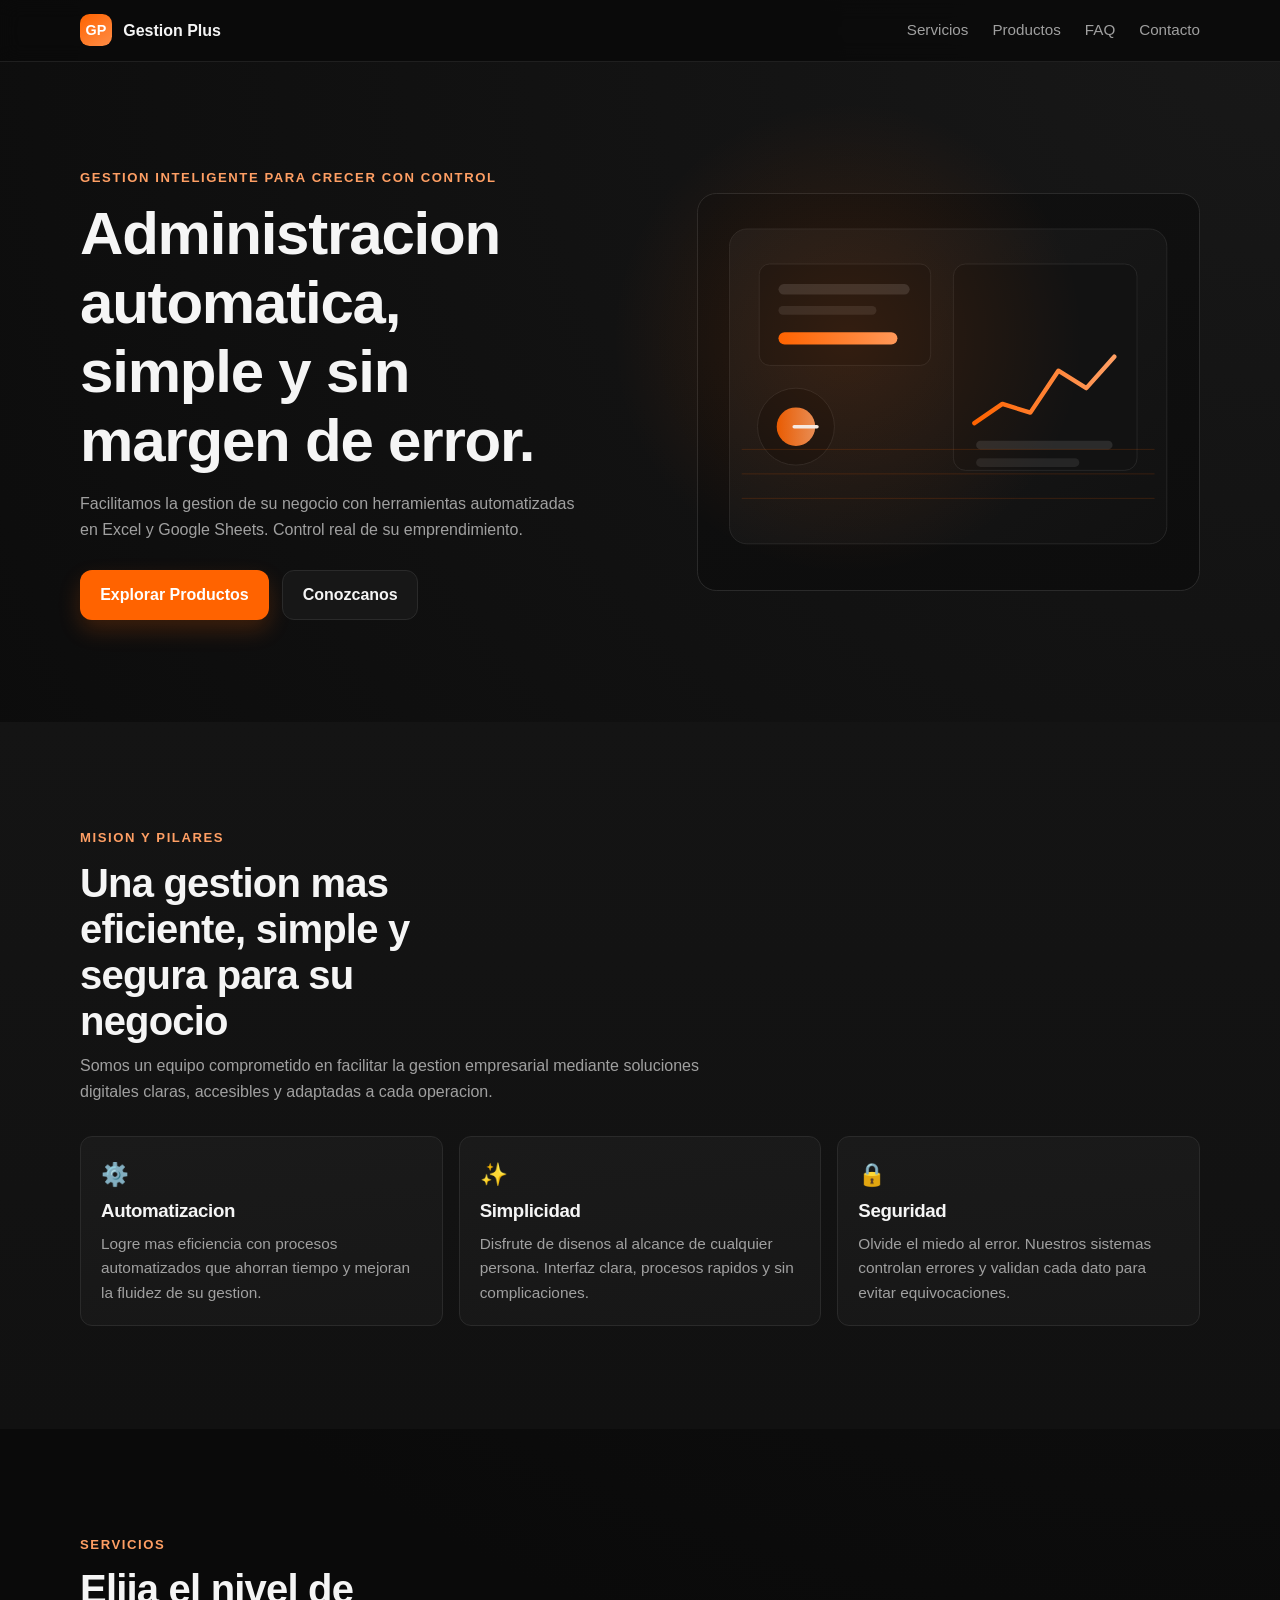
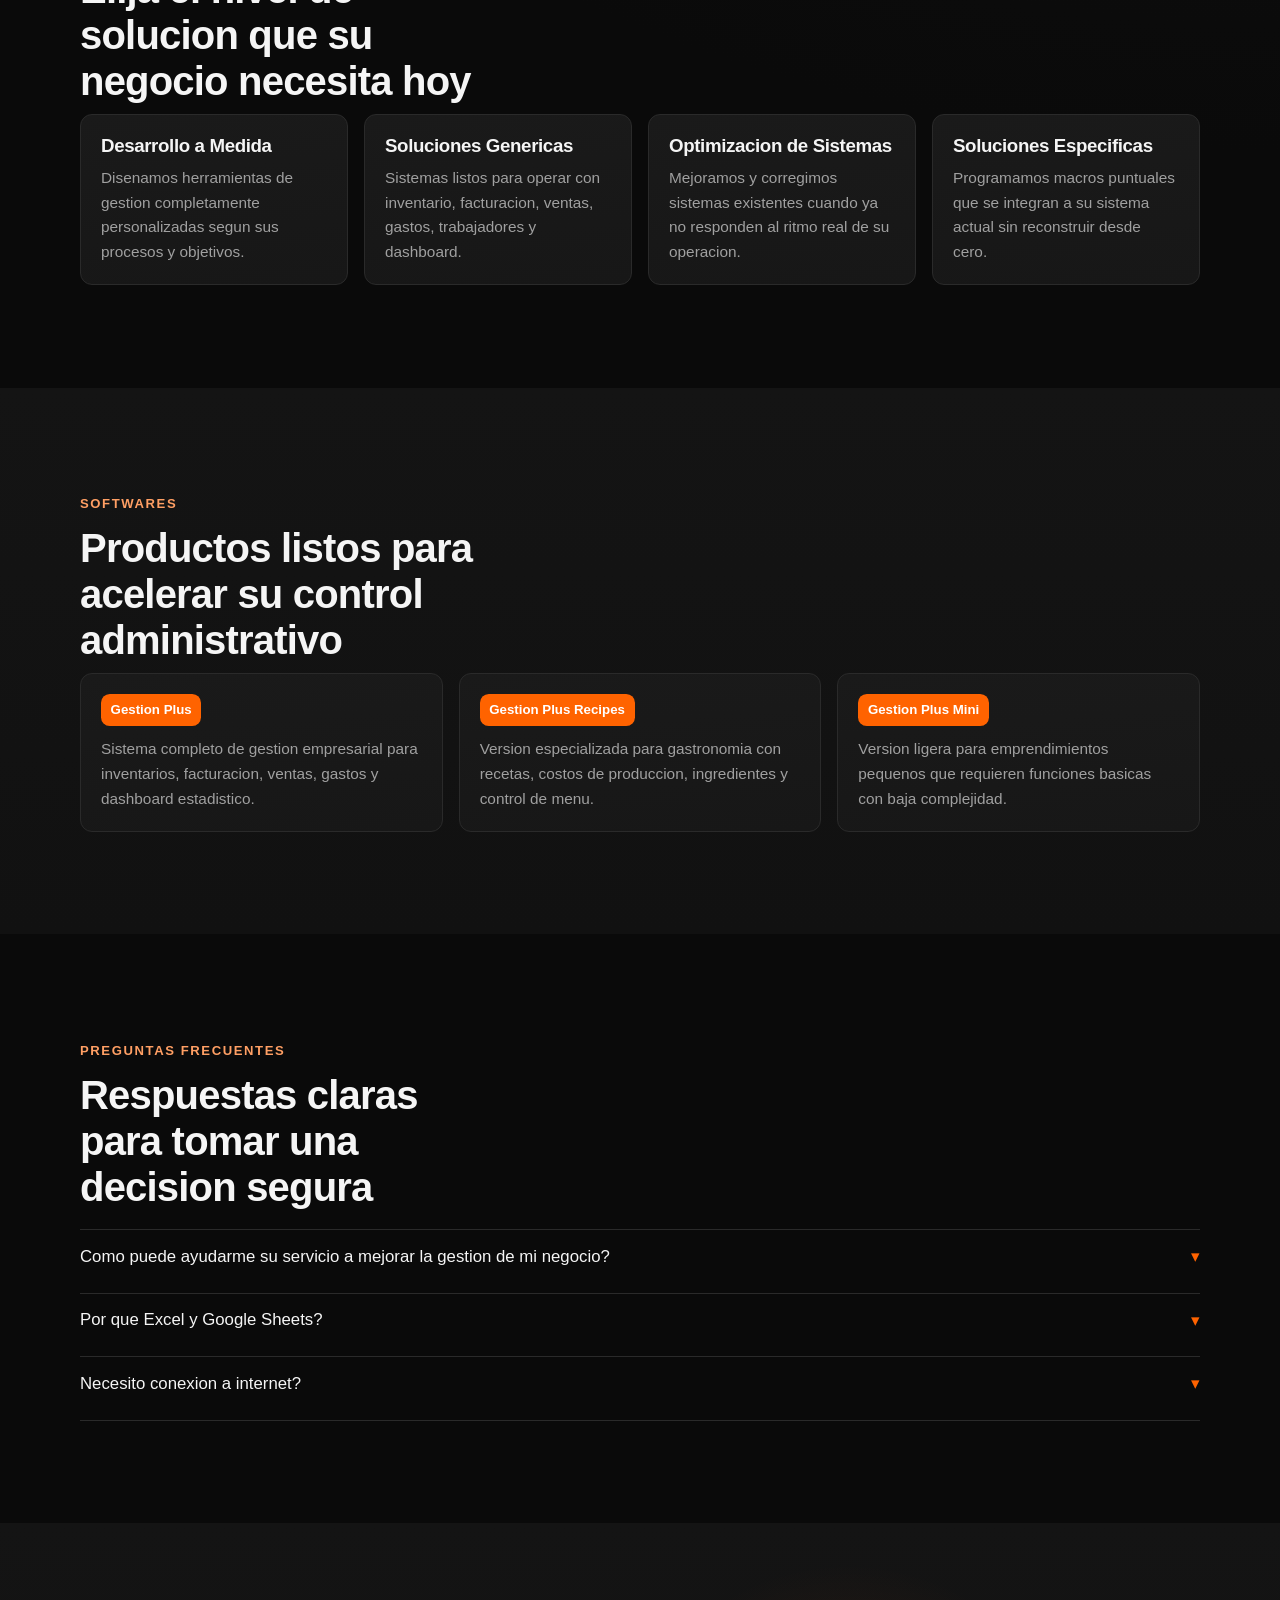
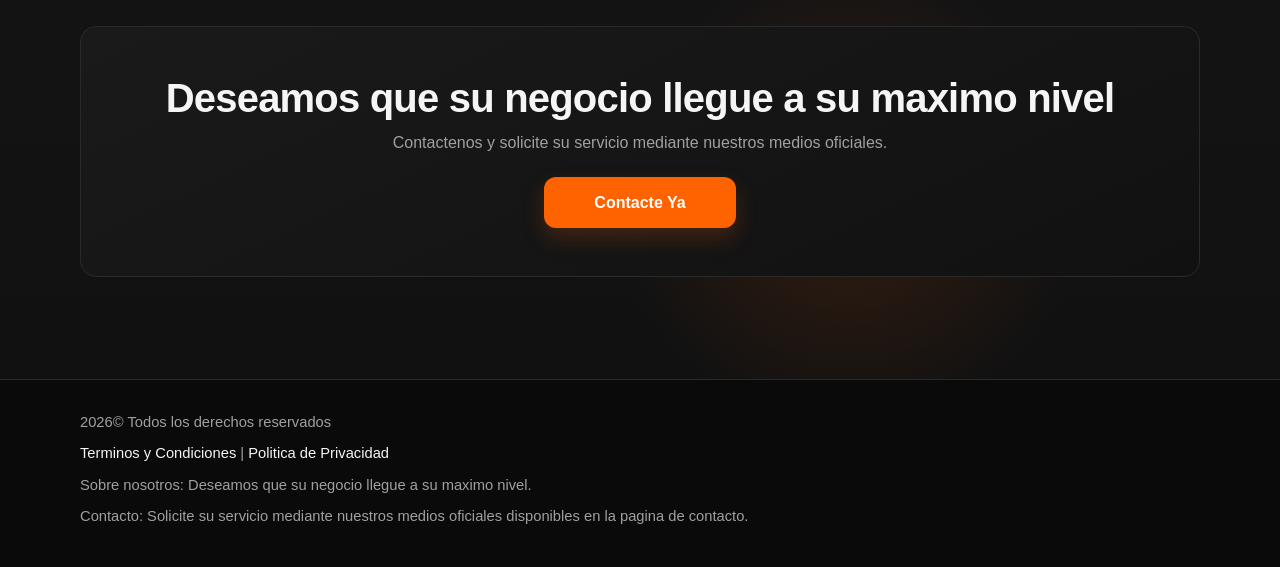
==== index.html @ 79a3bc74 "first commit" ====
<!doctype html>
<html lang="es">
  <head>
    <meta charset="UTF-8" />
    <meta name="viewport" content="width=device-width, initial-scale=1" />
    <title>Gestion Plus | Automatizacion empresarial en Excel y Google Sheets</title>
    <meta
      name="description"
      content="Gestion Plus crea sistemas de gestion automatizados en Excel y Google Sheets para inventario, ventas, gastos, facturacion y dashboards empresariales."
    />
    <meta name="theme-color" content="#0a0a0a" />
    <meta name="robots" content="index,follow" />
    <meta property="og:title" content="Gestion Plus" />
    <meta
      property="og:description"
      content="Administracion automatica, simple y sin margen de error para su negocio."
    />
    <meta property="og:type" content="website" />
    <meta property="og:locale" content="es_LA" />
    <link rel="stylesheet" href="styles.css" />
    <script type="application/ld+json">
      {
        "@context": "https://schema.org",
        "@type": "ProfessionalService",
        "name": "Gestion Plus",
        "description": "Herramientas automatizadas de gestion empresarial en Excel y Google Sheets.",
        "areaServed": "Latinoamerica",
        "serviceType": "Automatizacion de gestion empresarial"
      }
    </script>
  </head>
  <body>
    <a class="skip-link" href="#contenido">Saltar al contenido</a>

    <header class="site-header" id="inicio">
      <div class="container nav-wrap">
        <a class="brand" href="#inicio" aria-label="Inicio Gestion Plus">
          <span class="brand-mark" aria-hidden="true">GP</span>
          <span class="brand-text">Gestion Plus</span>
        </a>
        <nav class="main-nav" aria-label="Navegacion principal">
          <a href="#servicios">Servicios</a>
          <a href="#productos">Productos</a>
          <a href="#faq">FAQ</a>
          <a href="#contacto">Contacto</a>
        </nav>
      </div>
    </header>

    <main id="contenido">
      <section class="hero section">
        <div class="container hero-grid reveal">
          <div class="hero-copy">
            <p class="eyebrow">Gestion inteligente para crecer con control</p>
            <h1>Administracion automatica, simple y sin margen de error.</h1>
            <p class="lead">
              Facilitamos la gestion de su negocio con herramientas automatizadas en Excel y Google Sheets.
              Control real de su emprendimiento.
            </p>
            <div class="hero-cta">
              <a class="btn btn-primary" href="#productos">Explorar Productos</a>
              <a class="btn btn-secondary" href="#sobre">Conozcanos</a>
            </div>
          </div>
          <div class="hero-visual" aria-hidden="true">
            <svg viewBox="0 0 540 420" role="presentation" focusable="false">
              <defs>
                <linearGradient id="panel" x1="0" y1="0" x2="1" y2="1">
                  <stop offset="0%" stop-color="#1a1a1a" />
                  <stop offset="100%" stop-color="#111111" />
                </linearGradient>
                <linearGradient id="accent" x1="0" y1="0" x2="1" y2="0">
                  <stop offset="0%" stop-color="#ff6300" />
                  <stop offset="100%" stop-color="#ff9f64" />
                </linearGradient>
              </defs>
              <rect x="20" y="24" width="500" height="360" rx="20" fill="url(#panel)" stroke="#2a2a2a" />
              <rect x="54" y="64" width="196" height="116" rx="12" fill="#121212" stroke="#2a2a2a" />
              <rect x="76" y="87" width="150" height="12" rx="6" fill="#2f2f2f" />
              <rect x="76" y="112" width="112" height="10" rx="5" fill="#282828" />
              <rect x="76" y="142" width="136" height="14" rx="7" fill="url(#accent)" />
              <rect x="276" y="64" width="210" height="236" rx="14" fill="#121212" stroke="#2a2a2a" />
              <path d="M300 246 L332 224 L364 234 L396 186 L428 206 L460 170" fill="none" stroke="url(#accent)" stroke-width="5" stroke-linecap="round" stroke-linejoin="round" />
              <rect x="302" y="266" width="156" height="10" rx="5" fill="#2b2b2b" />
              <rect x="302" y="286" width="118" height="10" rx="5" fill="#252525" />
              <circle cx="96" cy="250" r="44" fill="#101010" stroke="#2a2a2a" />
              <circle cx="96" cy="250" r="22" fill="url(#accent)" opacity="0.9" />
              <path d="M94 250 h26" stroke="#f5f5f5" stroke-width="4" stroke-linecap="round" />
              <g opacity="0.18" stroke="#ff6300">
                <path d="M34 332 h472" />
                <path d="M34 304 h472" />
                <path d="M34 276 h472" />
              </g>
            </svg>
          </div>
        </div>
      </section>

      <section class="section alt" id="sobre">
        <div class="container reveal">
          <p class="section-kicker">Mision y pilares</p>
          <h2>Una gestion mas eficiente, simple y segura para su negocio</h2>
          <p class="section-intro">
            Somos un equipo comprometido en facilitar la gestion empresarial mediante soluciones digitales claras,
            accesibles y adaptadas a cada operacion.
          </p>
          <div class="cards cards-3">
            <article class="card pillar">
              <span class="icon" aria-hidden="true">⚙️</span>
              <h3>Automatizacion</h3>
              <p>Logre mas eficiencia con procesos automatizados que ahorran tiempo y mejoran la fluidez de su gestion.</p>
            </article>
            <article class="card pillar">
              <span class="icon" aria-hidden="true">✨</span>
              <h3>Simplicidad</h3>
              <p>Disfrute de disenos al alcance de cualquier persona. Interfaz clara, procesos rapidos y sin complicaciones.</p>
            </article>
            <article class="card pillar">
              <span class="icon" aria-hidden="true">🔒</span>
              <h3>Seguridad</h3>
              <p>Olvide el miedo al error. Nuestros sistemas controlan errores y validan cada dato para evitar equivocaciones.</p>
            </article>
          </div>
        </div>
      </section>

      <section class="section" id="servicios">
        <div class="container reveal">
          <p class="section-kicker">Servicios</p>
          <h2>Elija el nivel de solucion que su negocio necesita hoy</h2>
          <div class="cards cards-4">
            <article class="card service">
              <h3>Desarrollo a Medida</h3>
              <p>Disenamos herramientas de gestion completamente personalizadas segun sus procesos y objetivos.</p>
            </article>
            <article class="card service">
              <h3>Soluciones Genericas</h3>
              <p>Sistemas listos para operar con inventario, facturacion, ventas, gastos, trabajadores y dashboard.</p>
            </article>
            <article class="card service">
              <h3>Optimizacion de Sistemas</h3>
              <p>Mejoramos y corregimos sistemas existentes cuando ya no responden al ritmo real de su operacion.</p>
            </article>
            <article class="card service">
              <h3>Soluciones Especificas</h3>
              <p>Programamos macros puntuales que se integran a su sistema actual sin reconstruir desde cero.</p>
            </article>
          </div>
        </div>
      </section>

      <section class="section alt" id="productos">
        <div class="container reveal">
          <p class="section-kicker">Softwares</p>
          <h2>Productos listos para acelerar su control administrativo</h2>
          <div class="cards cards-3 products">
            <article class="card product">
              <span class="badge">Gestion Plus</span>
              <p>Sistema completo de gestion empresarial para inventarios, facturacion, ventas, gastos y dashboard estadistico.</p>
            </article>
            <article class="card product">
              <span class="badge">Gestion Plus Recipes</span>
              <p>Version especializada para gastronomia con recetas, costos de produccion, ingredientes y control de menu.</p>
            </article>
            <article class="card product">
              <span class="badge">Gestion Plus Mini</span>
              <p>Version ligera para emprendimientos pequenos que requieren funciones basicas con baja complejidad.</p>
            </article>
          </div>
        </div>
      </section>

      <section class="section" id="faq">
        <div class="container reveal">
          <p class="section-kicker">Preguntas frecuentes</p>
          <h2>Respuestas claras para tomar una decision segura</h2>
          <div class="faq-list" role="list">
            <article class="faq-item" role="listitem">
              <h3>
                <button class="faq-trigger" aria-expanded="false" aria-controls="faq-1" id="faq-btn-1">
                  <span>Como puede ayudarme su servicio a mejorar la gestion de mi negocio?</span>
                  <span class="faq-arrow" aria-hidden="true">▾</span>
                </button>
              </h3>
              <div class="faq-panel" id="faq-1" role="region" aria-labelledby="faq-btn-1">
                <p>
                  Nuestro servicio automatiza procesos clave como control de inventario, registro de ventas y
                  analisis financiero, para que dedique menos tiempo a tareas manuales y mas a hacer crecer su
                  negocio con informacion confiable.
                </p>
              </div>
            </article>
            <article class="faq-item" role="listitem">
              <h3>
                <button class="faq-trigger" aria-expanded="false" aria-controls="faq-2" id="faq-btn-2">
                  <span>Por que Excel y Google Sheets?</span>
                  <span class="faq-arrow" aria-hidden="true">▾</span>
                </button>
              </h3>
              <div class="faq-panel" id="faq-2" role="region" aria-labelledby="faq-btn-2">
                <p>
                  Porque son herramientas universales, accesibles y conocidas. Permiten automatizar procesos
                  complejos sin software costoso ni instalaciones adicionales, adaptandose a cualquier tipo de negocio.
                </p>
              </div>
            </article>
            <article class="faq-item" role="listitem">
              <h3>
                <button class="faq-trigger" aria-expanded="false" aria-controls="faq-3" id="faq-btn-3">
                  <span>Necesito conexion a internet?</span>
                  <span class="faq-arrow" aria-hidden="true">▾</span>
                </button>
              </h3>
              <div class="faq-panel" id="faq-3" role="region" aria-labelledby="faq-btn-3">
                <p>
                  Depende del entorno. Excel puede funcionar sin internet en su PC con respaldo local. Google Sheets
                  permite trabajo colaborativo en la nube y requiere una conexion medianamente estable.
                </p>
              </div>
            </article>
          </div>
        </div>
      </section>

      <section class="section alt cta-block" id="contacto">
        <div class="container reveal cta-inner">
          <h2>Deseamos que su negocio llegue a su maximo nivel</h2>
          <p>Contactenos y solicite su servicio mediante nuestros medios oficiales.</p>
          <a class="btn btn-primary btn-large" href="#inicio">Contacte Ya</a>
        </div>
      </section>
    </main>

    <footer class="site-footer">
      <div class="container footer-grid">
        <p>2026© Todos los derechos reservados</p>
        <nav aria-label="Enlaces legales">
          <a href="#">Terminos y Condiciones</a>
          <span aria-hidden="true">|</span>
          <a href="#">Politica de Privacidad</a>
        </nav>
        <p>Sobre nosotros: Deseamos que su negocio llegue a su maximo nivel.</p>
        <p>Contacto: Solicite su servicio mediante nuestros medios oficiales disponibles en la pagina de contacto.</p>
      </div>
    </footer>

    <script src="script.js" defer></script>
  </body>
</html>
---- styles.css ----
:root {
  --bg-main: #0a0a0a;
  --bg-alt: #141414;
  --bg-card: #1a1a1a;
  --border: #2a2a2a;
  --text-main: #f5f5f5;
  --text-muted: #a0a0a0;
  --accent: #ff6300;
  --accent-soft: #ff9f64;
  --radius: 12px;
  --max-width: 1120px;
}

* {
  box-sizing: border-box;
}

html {
  scroll-behavior: smooth;
}

body {
  margin: 0;
  color: var(--text-main);
  background: radial-gradient(circle at top right, #181818 0%, var(--bg-main) 44%);
  font-family: "Plus Jakarta Sans", "Space Grotesk", "Inter", "Segoe UI", sans-serif;
  line-height: 1.6;
}

h1,
h2,
h3 {
  line-height: 1.15;
  letter-spacing: -0.02em;
  margin: 0 0 0.6rem;
}

p {
  margin: 0;
}

.container {
  width: min(var(--max-width), 92vw);
  margin-inline: auto;
}

.skip-link {
  position: absolute;
  left: 0.5rem;
  top: -3rem;
  z-index: 99;
  background: var(--accent);
  color: #fff;
  padding: 0.55rem 0.85rem;
  border-radius: 0.5rem;
}

.skip-link:focus {
  top: 0.5rem;
}

.site-header {
  position: sticky;
  top: 0;
  background: rgba(10, 10, 10, 0.86);
  backdrop-filter: blur(10px);
  border-bottom: 1px solid rgba(42, 42, 42, 0.7);
  z-index: 10;
}

.nav-wrap {
  display: flex;
  align-items: center;
  justify-content: space-between;
  gap: 1rem;
  padding: 0.9rem 0;
}

.brand {
  display: inline-flex;
  align-items: center;
  gap: 0.7rem;
  color: var(--text-main);
  text-decoration: none;
  font-weight: 700;
}

.brand-mark {
  width: 2rem;
  height: 2rem;
  display: grid;
  place-content: center;
  border-radius: 0.6rem;
  background: linear-gradient(145deg, var(--accent), #ff8d47);
  color: #fff;
  font-size: 0.9rem;
}

.main-nav {
  display: flex;
  gap: clamp(0.75rem, 2vw, 1.5rem);
}

.main-nav a {
  color: var(--text-muted);
  text-decoration: none;
  font-size: 0.95rem;
}

.main-nav a:hover,
.main-nav a:focus-visible {
  color: var(--text-main);
}

.section {
  padding: clamp(4.2rem, 8vw, 6.6rem) 0;
  position: relative;
}

.section.alt {
  background: linear-gradient(180deg, var(--bg-alt), #111111);
}

.section-kicker,
.eyebrow {
  display: inline-block;
  color: var(--accent-soft);
  font-size: 0.82rem;
  font-weight: 600;
  letter-spacing: 0.12em;
  margin-bottom: 0.7rem;
  text-transform: uppercase;
}

.section h2 {
  font-size: clamp(1.7rem, 4vw, 2.5rem);
  max-width: 18ch;
}

.section-intro {
  color: var(--text-muted);
  max-width: 70ch;
  margin-bottom: 2rem;
}

.hero {
  overflow: clip;
}

.hero::after,
.cta-block::before {
  content: "";
  position: absolute;
  inset: 1rem auto auto 50%;
  width: 45vw;
  height: 45vw;
  max-width: 520px;
  max-height: 520px;
  border-radius: 50%;
  background: radial-gradient(circle, rgba(255, 99, 0, 0.14), transparent 64%);
  transform: translateX(-10%);
  pointer-events: none;
}

.hero-grid {
  display: grid;
  grid-template-columns: 1.15fr 1fr;
  gap: clamp(2rem, 3vw, 3.2rem);
  align-items: center;
}

.hero-copy h1 {
  font-size: clamp(2rem, 6vw, 3.75rem);
  max-width: 15ch;
}

.lead {
  color: var(--text-muted);
  max-width: 58ch;
  margin-top: 1rem;
}

.hero-cta {
  display: flex;
  flex-wrap: wrap;
  gap: 0.85rem;
  margin-top: 1.7rem;
}

.btn {
  display: inline-flex;
  align-items: center;
  justify-content: center;
  min-height: 2.9rem;
  padding: 0.7rem 1.2rem;
  border-radius: var(--radius);
  border: 1px solid transparent;
  text-decoration: none;
  font-weight: 700;
  transition: transform 220ms ease, box-shadow 220ms ease, background-color 220ms ease;
}

.btn-primary {
  background: var(--accent);
  color: #fff;
  box-shadow: 0 10px 22px rgba(255, 99, 0, 0.2);
}

.btn-secondary {
  color: var(--text-main);
  border-color: var(--border);
  background: rgba(26, 26, 26, 0.8);
}

.btn:hover,
.btn:focus-visible {
  transform: translateY(-1px) scale(1.02);
}

.btn-primary:hover,
.btn-primary:focus-visible {
  box-shadow: 0 12px 26px rgba(255, 99, 0, 0.32);
}

.btn-large {
  min-height: 3.2rem;
  min-width: 12rem;
}

.hero-visual {
  border: 1px solid var(--border);
  border-radius: 1.2rem;
  background: linear-gradient(170deg, #101010, #0d0d0d);
  padding: 0.9rem;
}

.hero-visual svg {
  width: 100%;
  height: auto;
  display: block;
}

.cards {
  display: grid;
  gap: 1rem;
}

.cards-3 {
  grid-template-columns: repeat(3, minmax(0, 1fr));
}

.cards-4 {
  grid-template-columns: repeat(4, minmax(0, 1fr));
}

.card {
  background: linear-gradient(175deg, var(--bg-card), #171717);
  border: 1px solid var(--border);
  border-radius: var(--radius);
  padding: 1.25rem;
  transition: border-color 220ms ease, transform 220ms ease, box-shadow 220ms ease;
}

.card:hover,
.card:focus-within {
  border-color: rgba(255, 99, 0, 0.56);
  transform: translateY(-2px) scale(1.02);
  box-shadow: 0 10px 18px rgba(255, 99, 0, 0.09);
}

.card p {
  color: var(--text-muted);
  font-size: 0.96rem;
}

.icon {
  font-size: 1.4rem;
  margin-bottom: 0.45rem;
  display: inline-block;
}

.product .badge {
  display: inline-block;
  background: var(--accent);
  color: #fff;
  border-radius: 0.55rem;
  padding: 0.35rem 0.6rem;
  font-size: 0.83rem;
  font-weight: 700;
  margin-bottom: 0.7rem;
}

.faq-list {
  margin-top: 1.2rem;
  border-top: 1px solid var(--border);
}

.faq-item {
  border-bottom: 1px solid var(--border);
}

.faq-trigger {
  width: 100%;
  background: none;
  border: 0;
  color: var(--text-main);
  text-align: left;
  display: flex;
  justify-content: space-between;
  align-items: center;
  gap: 0.85rem;
  padding: 1rem 0;
  font-size: 1.05rem;
  cursor: pointer;
}

.faq-arrow {
  color: var(--accent);
  transition: transform 220ms ease;
}

.faq-panel {
  display: grid;
  grid-template-rows: 0fr;
  opacity: 0;
  transition: grid-template-rows 240ms ease, opacity 240ms ease;
}

.faq-panel p {
  overflow: hidden;
  color: var(--text-muted);
  padding: 0 0 0;
}

.faq-item.is-open .faq-panel {
  grid-template-rows: 1fr;
  opacity: 1;
}

.faq-item.is-open .faq-panel p {
  padding: 0 0 1rem;
}

.faq-item.is-open .faq-arrow {
  transform: rotate(180deg);
}

.cta-block {
  overflow: clip;
}

.cta-inner {
  text-align: center;
  border: 1px solid var(--border);
  border-radius: calc(var(--radius) + 4px);
  padding: clamp(1.8rem, 5vw, 3rem);
  background: linear-gradient(155deg, #1a1a1a, #111111);
}

.cta-inner h2 {
  max-width: none;
}

.cta-inner p {
  color: var(--text-muted);
  margin: 0 auto 1.3rem;
  max-width: 56ch;
}

.site-footer {
  border-top: 1px solid var(--border);
  background: #0a0a0a;
  padding: 1.9rem 0 2.4rem;
}

.footer-grid {
  display: grid;
  gap: 0.5rem;
  color: var(--text-muted);
  font-size: 0.92rem;
}

.site-footer nav a {
  color: var(--text-main);
  text-decoration: none;
}

.reveal {
  opacity: 0;
  transform: translateY(18px);
  transition: opacity 450ms ease, transform 450ms ease;
}

.reveal.visible {
  opacity: 1;
  transform: translateY(0);
}

@media (prefers-reduced-motion: reduce) {
  html {
    scroll-behavior: auto;
  }

  *,
  *::before,
  *::after {
    animation: none !important;
    transition-duration: 0.001ms !important;
  }
}

@media (max-width: 980px) {
  .hero-grid {
    grid-template-columns: 1fr;
  }

  .hero-visual {
    max-width: 720px;
  }

  .cards-4 {
    grid-template-columns: repeat(2, minmax(0, 1fr));
  }

  .cards-3 {
    grid-template-columns: repeat(2, minmax(0, 1fr));
  }
}

@media (max-width: 700px) {
  .nav-wrap {
    flex-wrap: wrap;
    justify-content: center;
  }

  .main-nav {
    width: 100%;
    justify-content: center;
    padding-bottom: 0.2rem;
  }

  .cards-3,
  .cards-4 {
    grid-template-columns: 1fr;
  }

  .hero-copy h1 {
    max-width: none;
  }

  .faq-trigger {
    font-size: 0.98rem;
  }
}
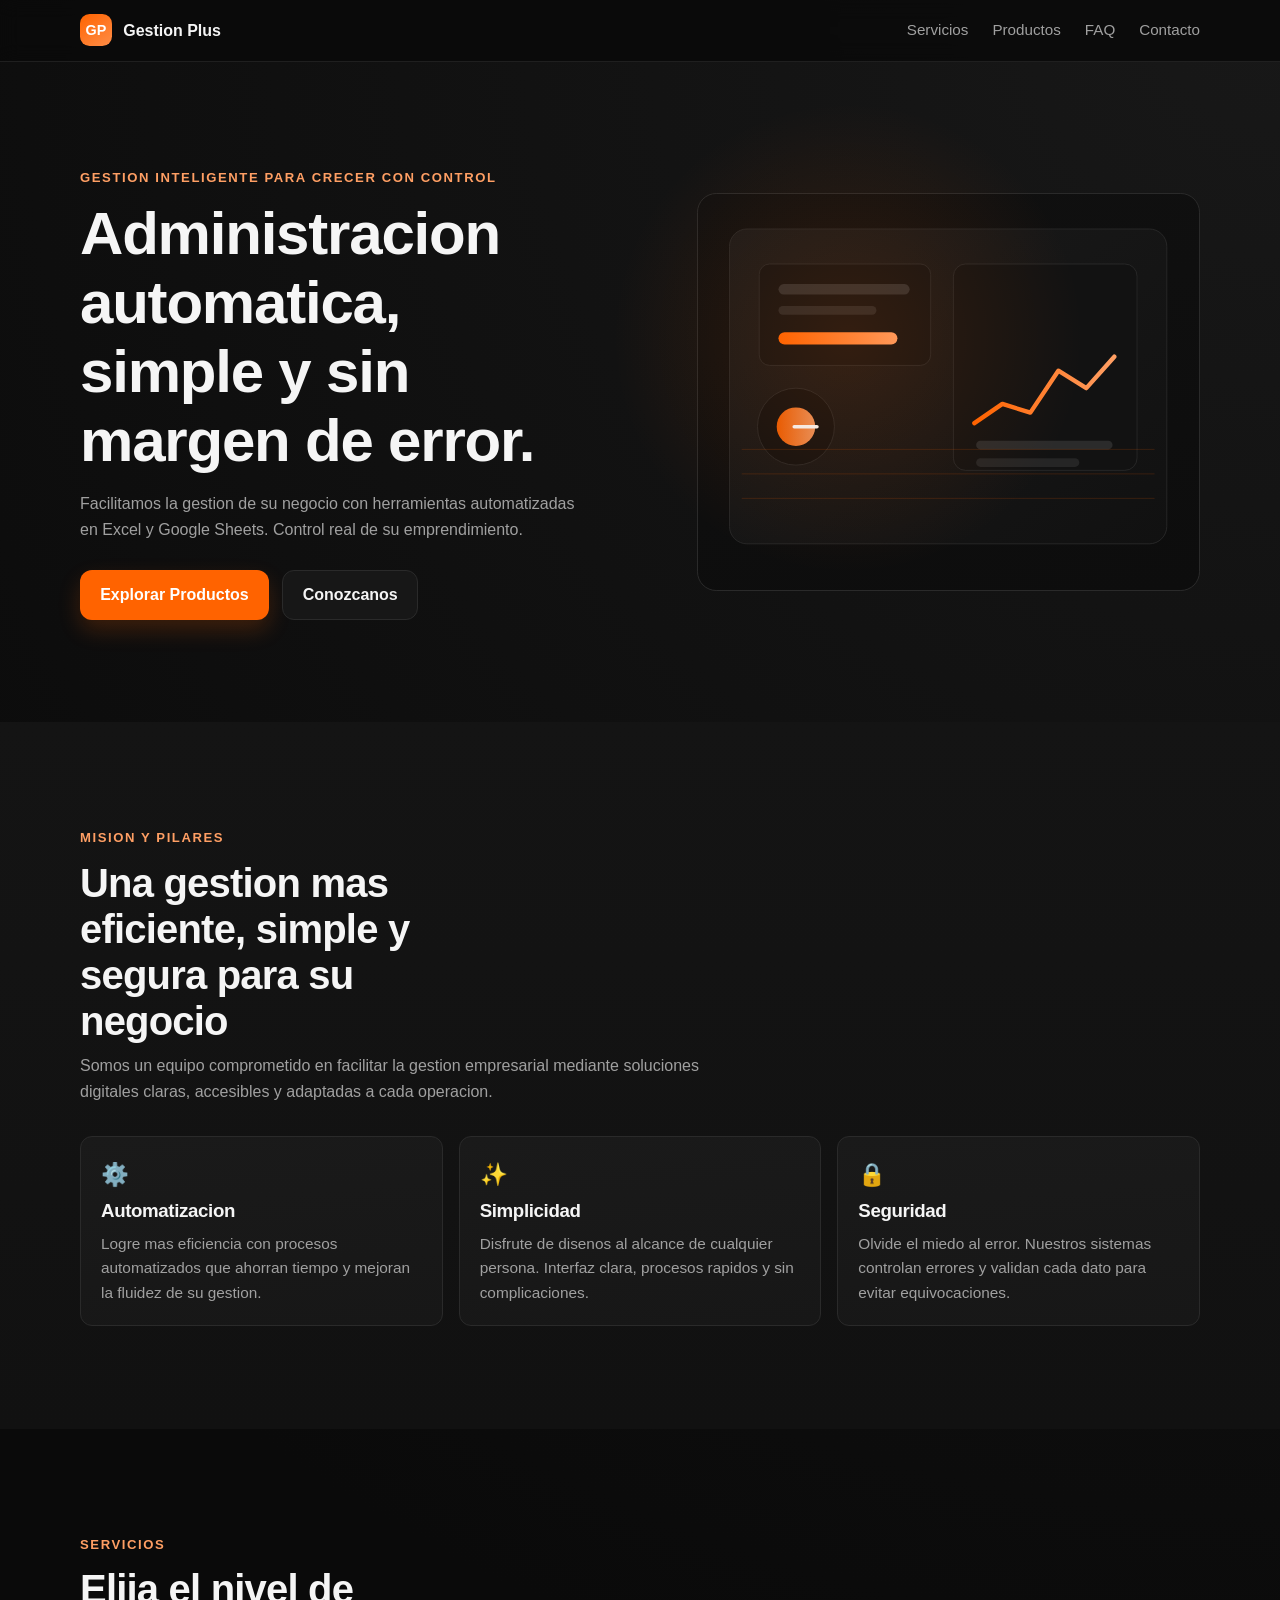
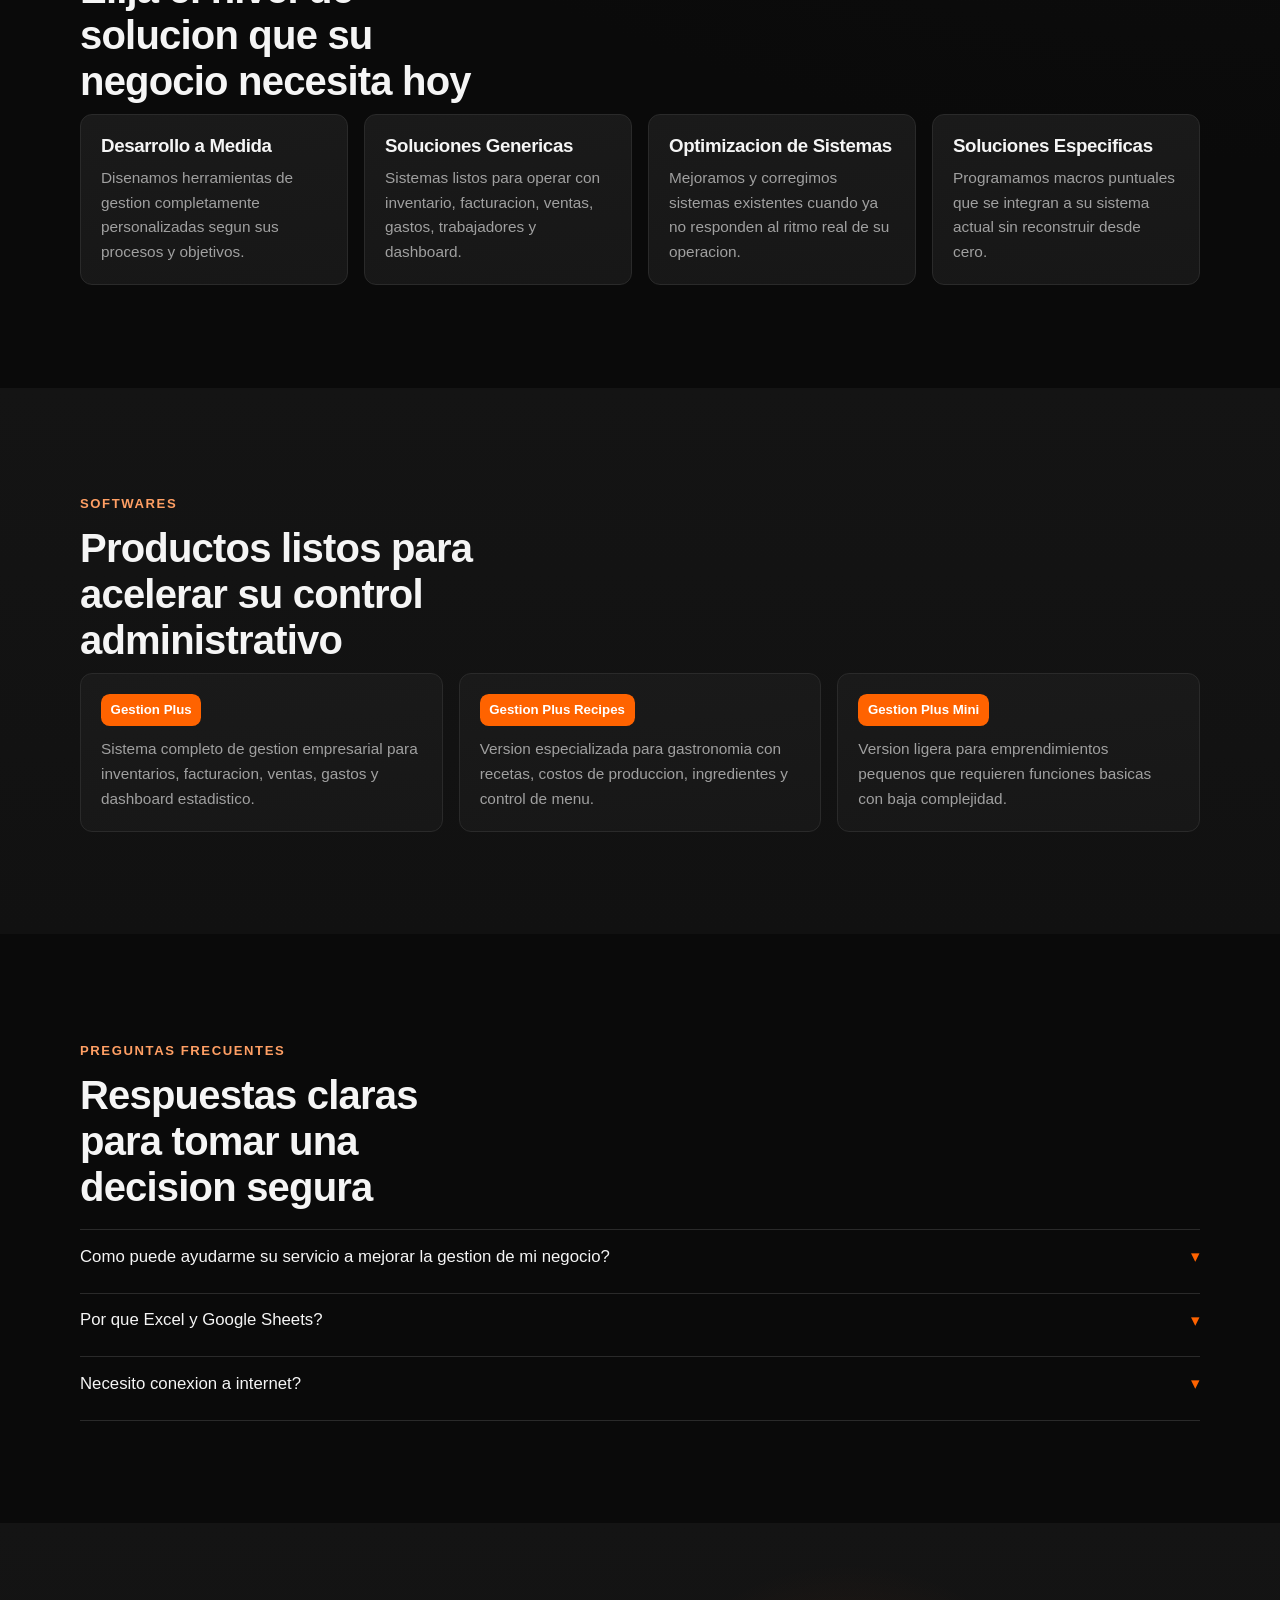
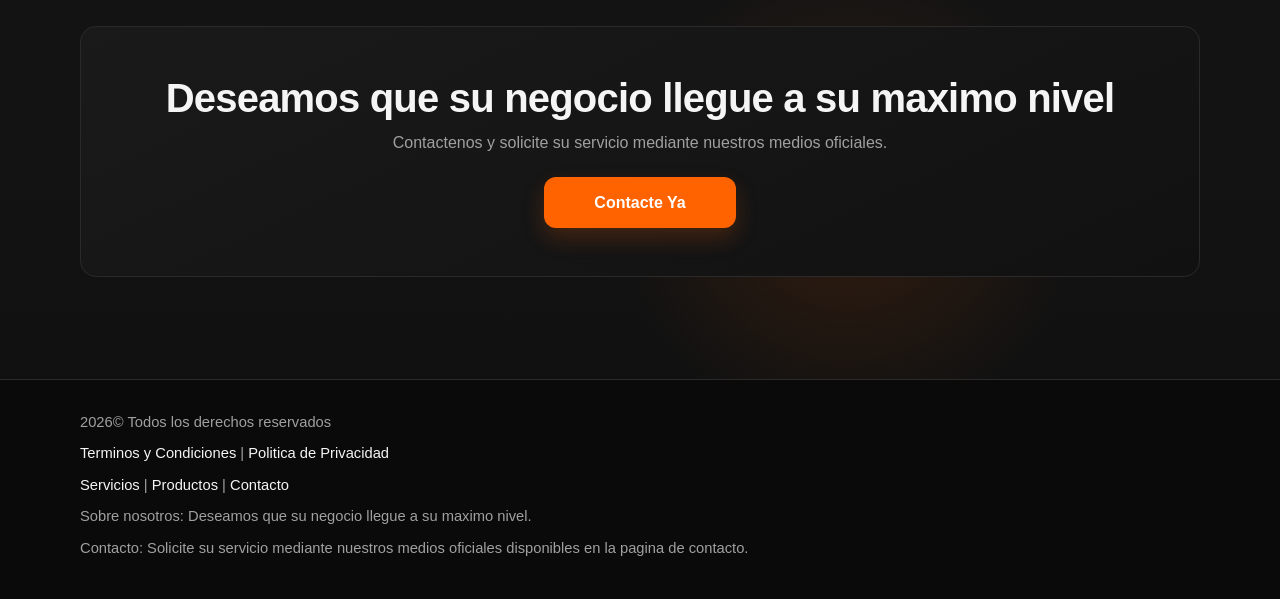
==== commit 064982b6: "Añadidas paginas de Terminos y condiciones de uso y Politicas de privacidad" ====
--- a/index.html
+++ b/index.html
@@ -235,9 +235,16 @@
       <div class="container footer-grid">
         <p>2026© Todos los derechos reservados</p>
         <nav aria-label="Enlaces legales">
-          <a href="#">Terminos y Condiciones</a>
+          <a href="terminos-y-condiciones.html">Terminos y Condiciones</a>
           <span aria-hidden="true">|</span>
-          <a href="#">Politica de Privacidad</a>
+          <a href="politicas-de-privacidad.html">Politica de Privacidad</a>
+        </nav>
+        <nav aria-label="Enlaces de interes">
+          <a href="#servicios">Servicios</a>
+          <span aria-hidden="true">|</span>
+          <a href="#productos">Productos</a>
+          <span aria-hidden="true">|</span>
+          <a href="#contacto">Contacto</a>
         </nav>
         <p>Sobre nosotros: Deseamos que su negocio llegue a su maximo nivel.</p>
         <p>Contacto: Solicite su servicio mediante nuestros medios oficiales disponibles en la pagina de contacto.</p>
--- a/styles.css
+++ b/styles.css
@@ -385,6 +385,28 @@
   text-decoration: none;
 }
 
+.legal-content {
+  max-width: min(60%, 900px);
+  margin-inline: auto;
+}
+
+.legal-content h1 {
+  font-size: 2rem;
+  margin-bottom: 1.5rem;
+}
+
+.legal-content h2 {
+  font-size: 1.5rem;
+  margin-top: 2rem;
+  margin-bottom: 0.5rem;
+}
+
+.legal-content p {
+  font-size: 1.1rem;
+  color: var(--text-muted);
+  margin-bottom: 1rem;
+}
+
 .reveal {
   opacity: 0;
   transform: translateY(18px);
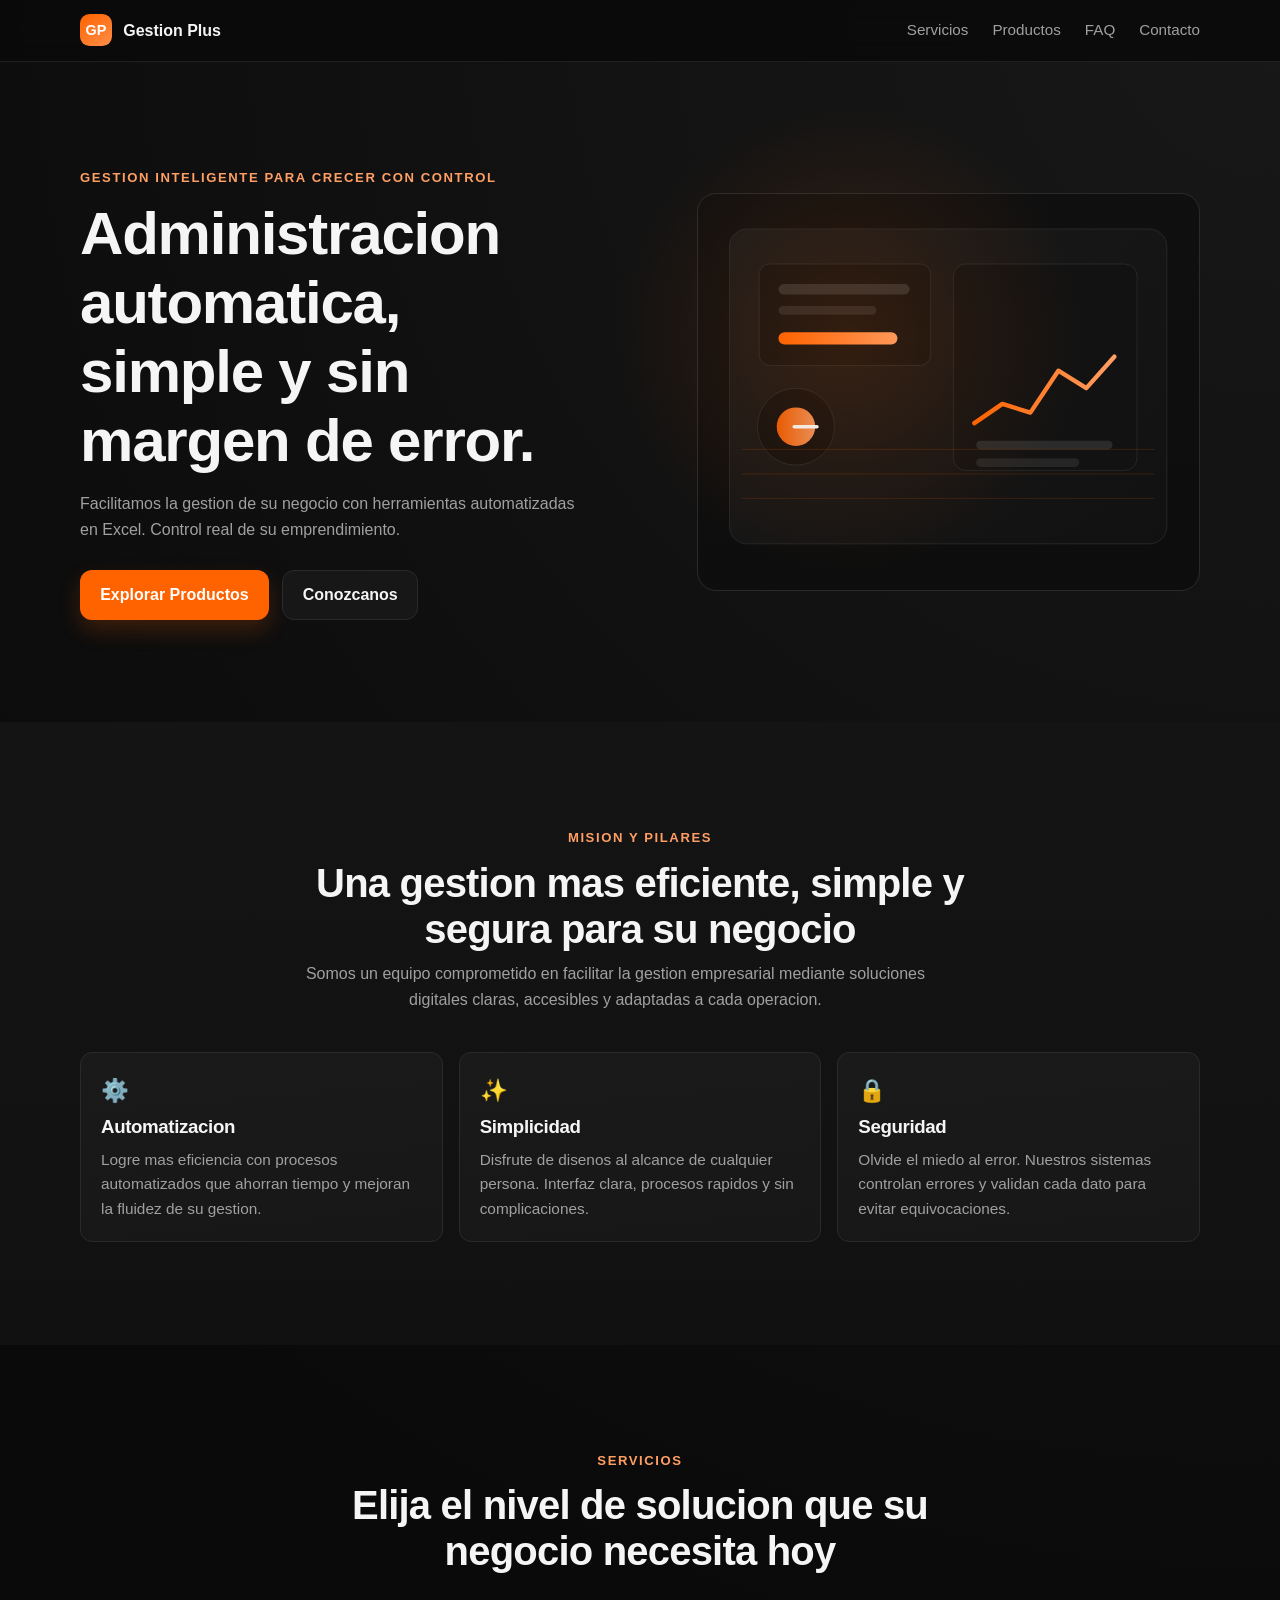
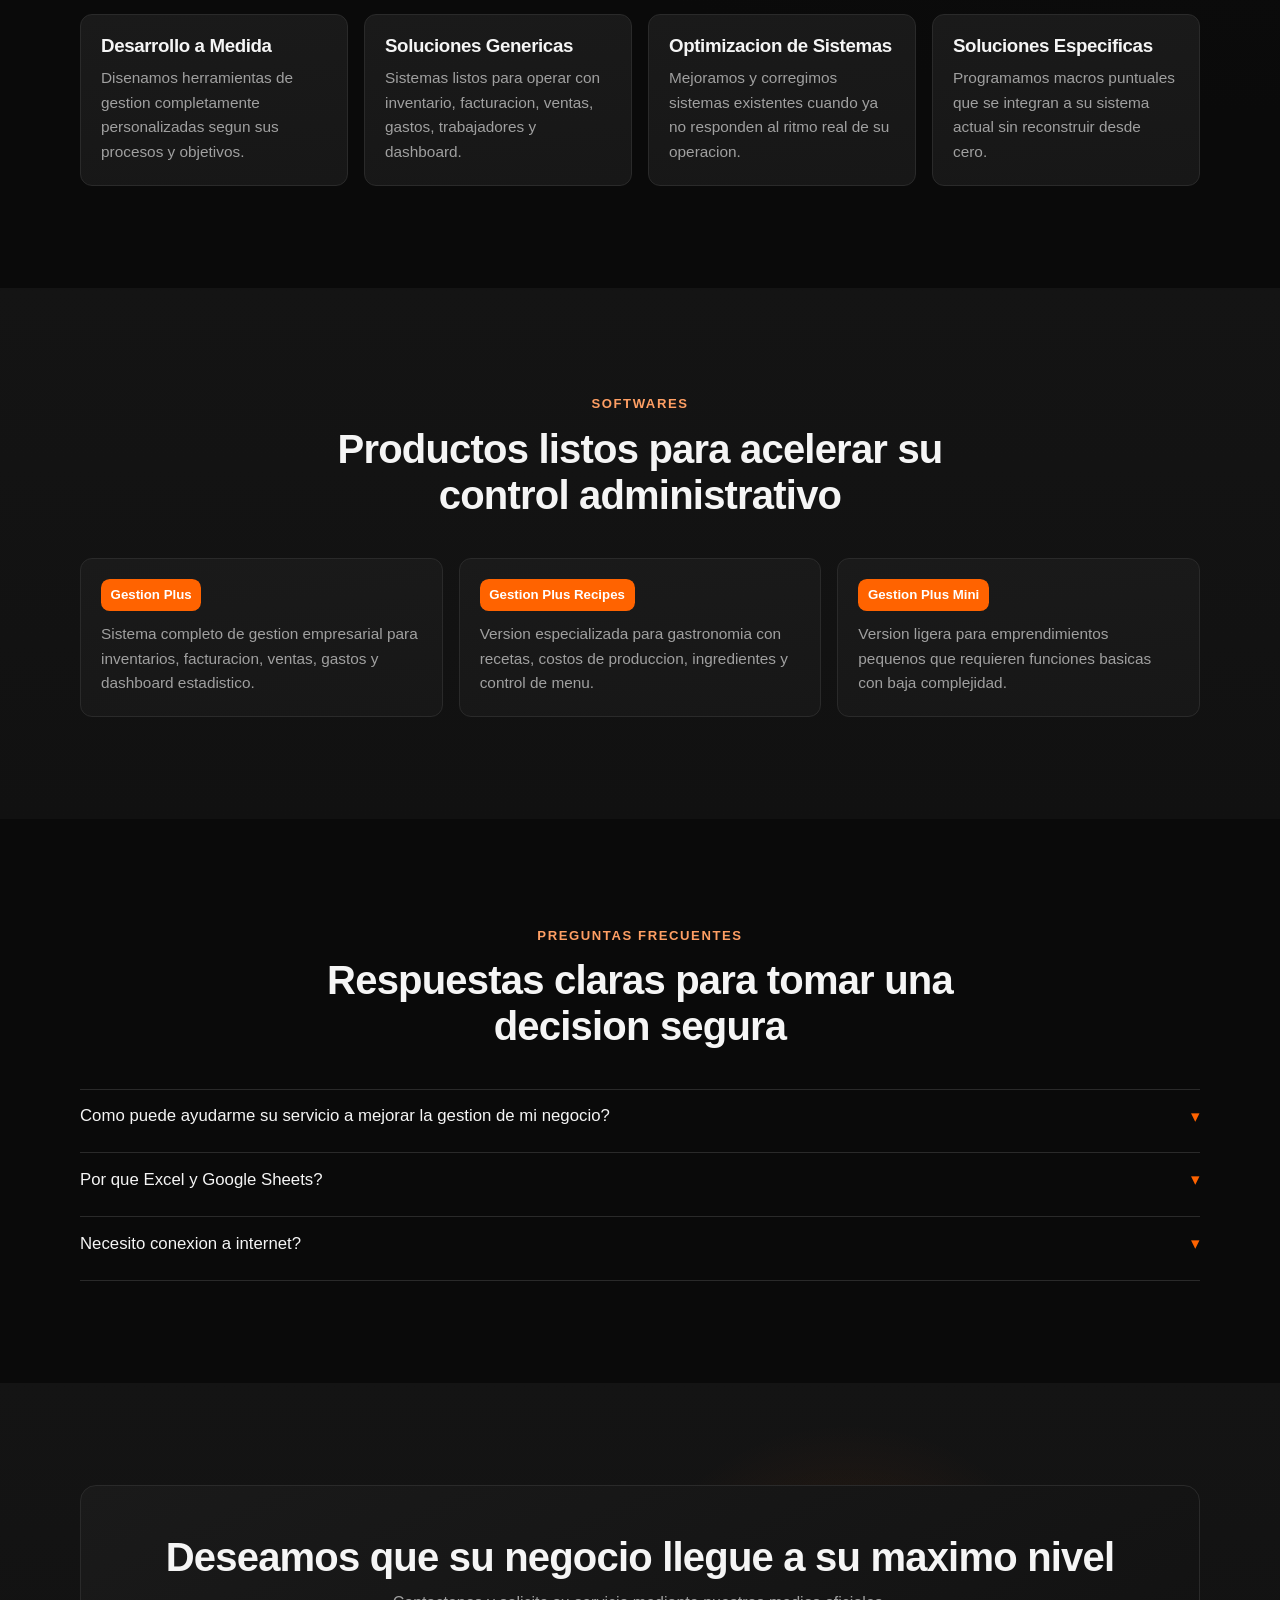
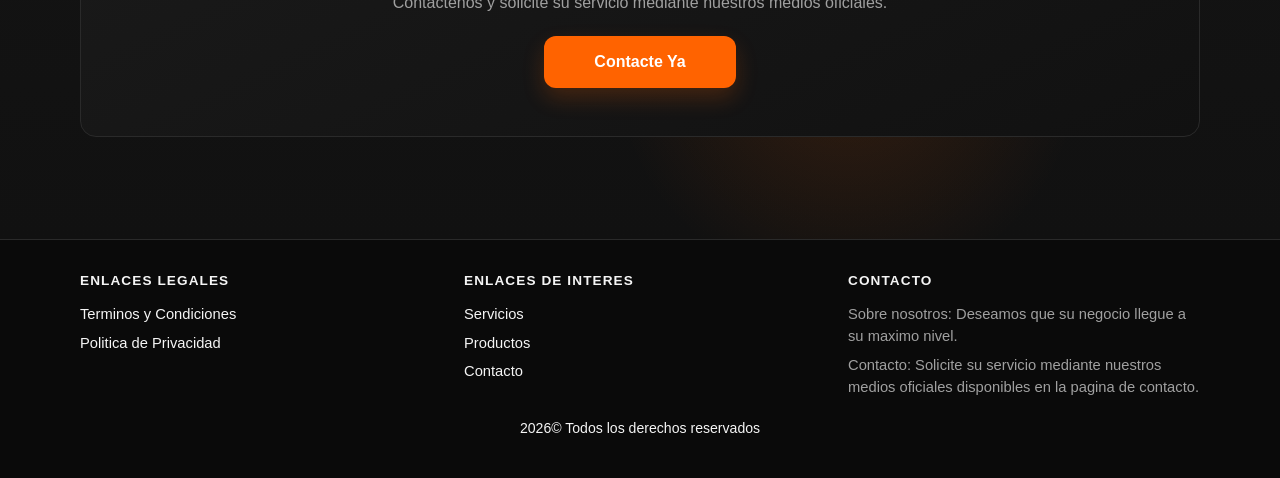
==== commit 9c827cb1: "Centrado del texto y columnas en el footer" ====
--- a/index.html
+++ b/index.html
@@ -54,7 +54,7 @@
             <p class="eyebrow">Gestion inteligente para crecer con control</p>
             <h1>Administracion automatica, simple y sin margen de error.</h1>
             <p class="lead">
-              Facilitamos la gestion de su negocio con herramientas automatizadas en Excel y Google Sheets.
+              Facilitamos la gestion de su negocio con herramientas automatizadas en Excel.
               Control real de su emprendimiento.
             </p>
             <div class="hero-cta">
@@ -98,12 +98,14 @@
 
       <section class="section alt" id="sobre">
         <div class="container reveal">
-          <p class="section-kicker">Mision y pilares</p>
-          <h2>Una gestion mas eficiente, simple y segura para su negocio</h2>
-          <p class="section-intro">
-            Somos un equipo comprometido en facilitar la gestion empresarial mediante soluciones digitales claras,
-            accesibles y adaptadas a cada operacion.
-          </p>
+          <div class="text-center-narrow">
+            <p class="section-kicker">Mision y pilares</p>
+            <h2>Una gestion mas eficiente, simple y segura para su negocio</h2>
+            <p class="section-intro">
+              Somos un equipo comprometido en facilitar la gestion empresarial mediante soluciones digitales claras,
+              accesibles y adaptadas a cada operacion.
+            </p>
+          </div>
           <div class="cards cards-3">
             <article class="card pillar">
               <span class="icon" aria-hidden="true">⚙️</span>
@@ -126,8 +128,10 @@
 
       <section class="section" id="servicios">
         <div class="container reveal">
-          <p class="section-kicker">Servicios</p>
-          <h2>Elija el nivel de solucion que su negocio necesita hoy</h2>
+          <div class="text-center-narrow">
+            <p class="section-kicker">Servicios</p>
+            <h2>Elija el nivel de solucion que su negocio necesita hoy</h2>
+          </div>
           <div class="cards cards-4">
             <article class="card service">
               <h3>Desarrollo a Medida</h3>
@@ -151,8 +155,10 @@
 
       <section class="section alt" id="productos">
         <div class="container reveal">
-          <p class="section-kicker">Softwares</p>
-          <h2>Productos listos para acelerar su control administrativo</h2>
+          <div class="text-center-narrow">
+            <p class="section-kicker">Softwares</p>
+            <h2>Productos listos para acelerar su control administrativo</h2>
+          </div>
           <div class="cards cards-3 products">
             <article class="card product">
               <span class="badge">Gestion Plus</span>
@@ -172,8 +178,10 @@
 
       <section class="section" id="faq">
         <div class="container reveal">
-          <p class="section-kicker">Preguntas frecuentes</p>
-          <h2>Respuestas claras para tomar una decision segura</h2>
+          <div class="text-center-narrow">
+            <p class="section-kicker">Preguntas frecuentes</p>
+            <h2>Respuestas claras para tomar una decision segura</h2>
+          </div>
           <div class="faq-list" role="list">
             <article class="faq-item" role="listitem">
               <h3>
@@ -225,7 +233,7 @@
       <section class="section alt cta-block" id="contacto">
         <div class="container reveal cta-inner">
           <h2>Deseamos que su negocio llegue a su maximo nivel</h2>
-          <p>Contactenos y solicite su servicio mediante nuestros medios oficiales.</p>
+          <p class="text-narrow">Contactenos y solicite su servicio mediante nuestros medios oficiales.</p>
           <a class="btn btn-primary btn-large" href="#inicio">Contacte Ya</a>
         </div>
       </section>
@@ -233,21 +241,29 @@
 
     <footer class="site-footer">
       <div class="container footer-grid">
-        <p>2026© Todos los derechos reservados</p>
-        <nav aria-label="Enlaces legales">
-          <a href="terminos-y-condiciones.html">Terminos y Condiciones</a>
-          <span aria-hidden="true">|</span>
-          <a href="politicas-de-privacidad.html">Politica de Privacidad</a>
-        </nav>
-        <nav aria-label="Enlaces de interes">
-          <a href="#servicios">Servicios</a>
-          <span aria-hidden="true">|</span>
-          <a href="#productos">Productos</a>
-          <span aria-hidden="true">|</span>
-          <a href="#contacto">Contacto</a>
-        </nav>
-        <p>Sobre nosotros: Deseamos que su negocio llegue a su maximo nivel.</p>
-        <p>Contacto: Solicite su servicio mediante nuestros medios oficiales disponibles en la pagina de contacto.</p>
+        <div class="footer-col">
+          <h4>Enlaces Legales</h4>
+          <nav aria-label="Enlaces legales">
+            <a href="terminos-y-condiciones.html">Terminos y Condiciones</a>
+            <a href="politicas-de-privacidad.html">Politica de Privacidad</a>
+          </nav>
+        </div>
+        <div class="footer-col">
+          <h4>Enlaces de Interes</h4>
+          <nav aria-label="Enlaces de interes">
+            <a href="#servicios">Servicios</a>
+            <a href="#productos">Productos</a>
+            <a href="#contacto">Contacto</a>
+          </nav>
+        </div>
+        <div class="footer-col">
+          <h4>Contacto</h4>
+          <p>Sobre nosotros: Deseamos que su negocio llegue a su maximo nivel.</p>
+          <p>Contacto: Solicite su servicio mediante nuestros medios oficiales disponibles en la pagina de contacto.</p>
+        </div>
+      </div>
+      <div class="container" style="margin-top: 1.2rem; text-align: center;">
+        <p style="font-size: 0.88rem;">2026© Todos los derechos reservados</p>
       </div>
     </footer>
 
--- a/styles.css
+++ b/styles.css
@@ -367,6 +367,30 @@
   max-width: 56ch;
 }
 
+.text-center-narrow {
+  text-align: center;
+  max-width: min(60%, 800px);
+  margin-inline: auto;
+  margin-bottom: 2.5rem;
+}
+
+.text-center-narrow .section-kicker {
+  display: inline-block;
+}
+
+.text-center-narrow h2 {
+  max-width: none;
+}
+
+.text-center-narrow .section-intro {
+  margin-bottom: 0;
+}
+
+.text-narrow {
+  max-width: min(60%, 800px);
+  margin-inline: auto;
+}
+
 .site-footer {
   border-top: 1px solid var(--border);
   background: #0a0a0a;
@@ -375,9 +399,48 @@
 
 .footer-grid {
   display: grid;
-  gap: 0.5rem;
+  grid-template-columns: repeat(3, 1fr);
+  gap: 1.5rem 2rem;
   color: var(--text-muted);
   font-size: 0.92rem;
+}
+
+.footer-col {
+  display: flex;
+  flex-direction: column;
+  gap: 0.4rem;
+}
+
+.footer-col h4 {
+  color: var(--text-main);
+  font-size: 0.85rem;
+  font-weight: 700;
+  text-transform: uppercase;
+  letter-spacing: 0.08em;
+  margin: 0 0 0.3rem;
+}
+
+.footer-col nav {
+  display: flex;
+  flex-direction: column;
+  gap: 0.3rem;
+}
+
+.footer-col nav a {
+  color: var(--text-muted);
+  text-decoration: none;
+  font-size: 0.92rem;
+}
+
+.footer-col nav a:hover,
+.footer-col nav a:focus-visible {
+  color: var(--text-main);
+}
+
+.footer-col p {
+  margin: 0;
+  font-size: 0.92rem;
+  line-height: 1.5;
 }
 
 .site-footer nav a {
@@ -473,4 +536,8 @@
   .faq-trigger {
     font-size: 0.98rem;
   }
-}
+
+  .footer-grid {
+    grid-template-columns: 1fr;
+  }
+}
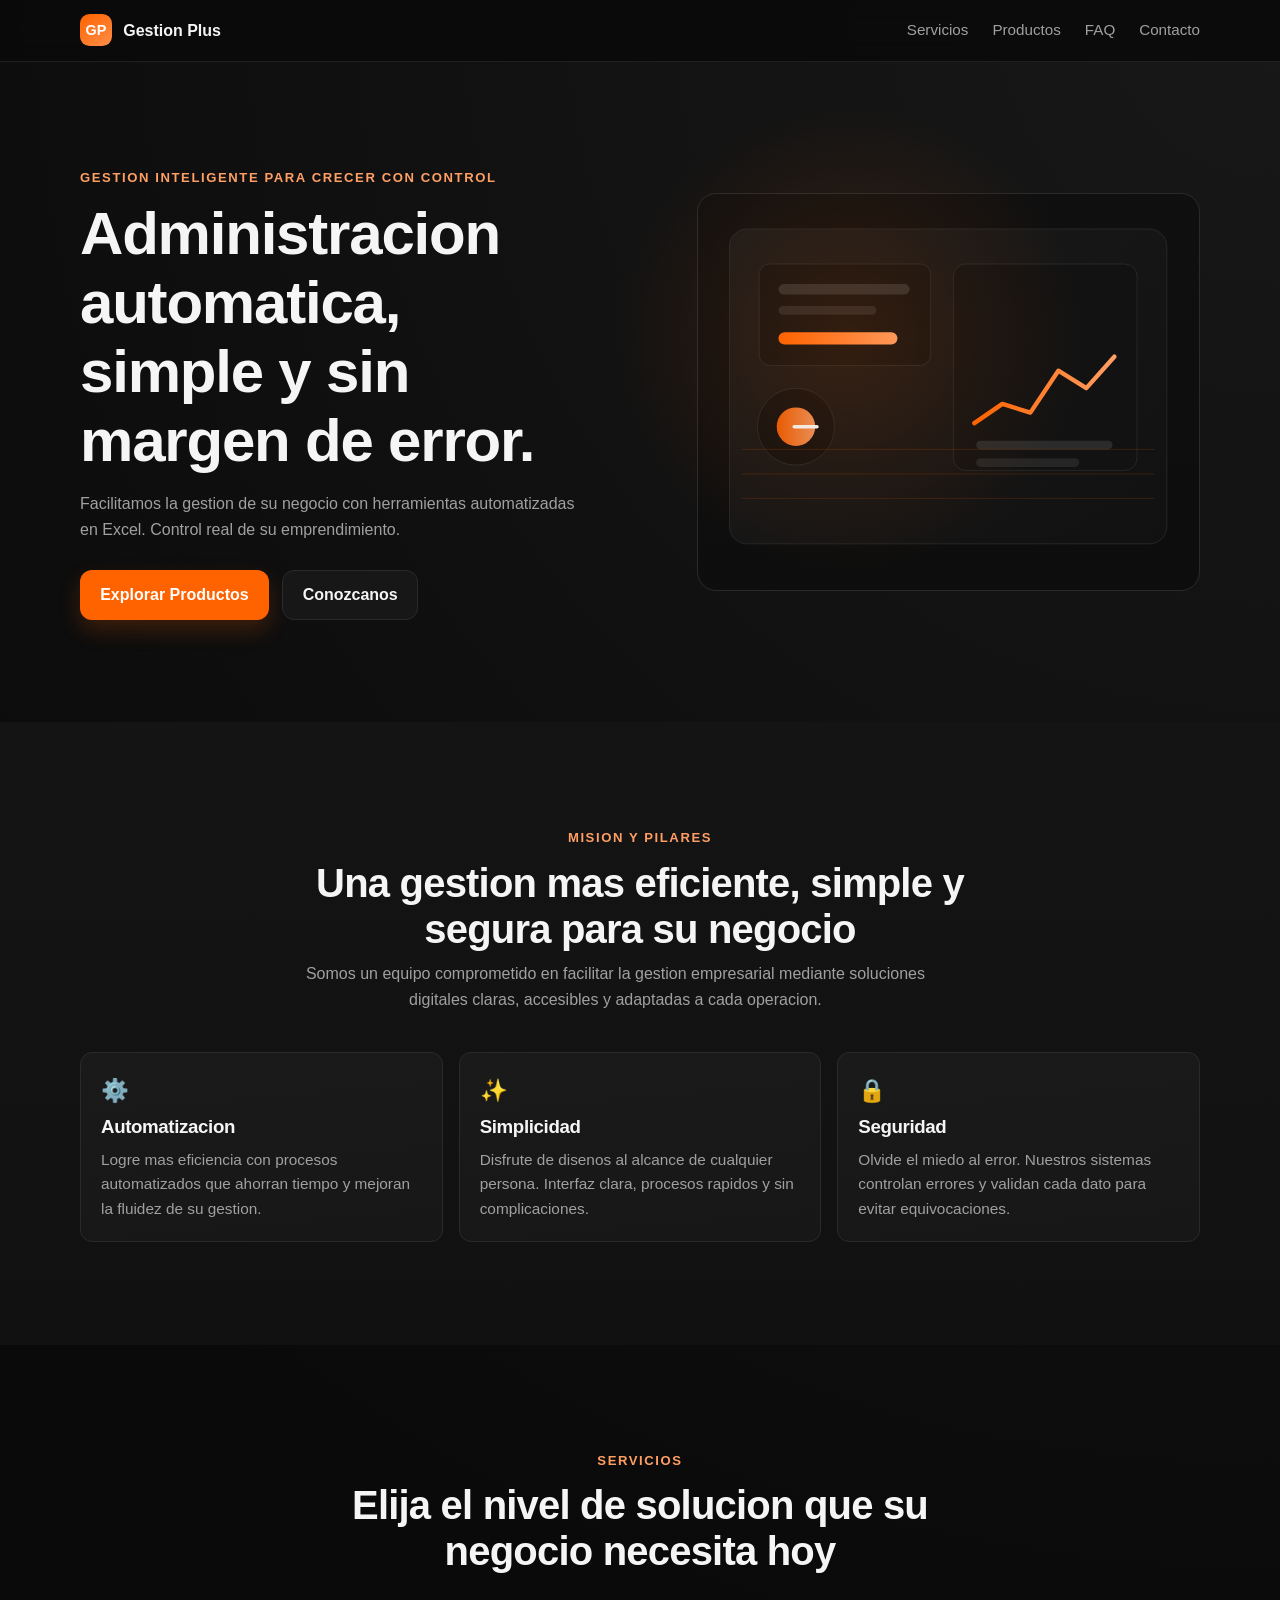
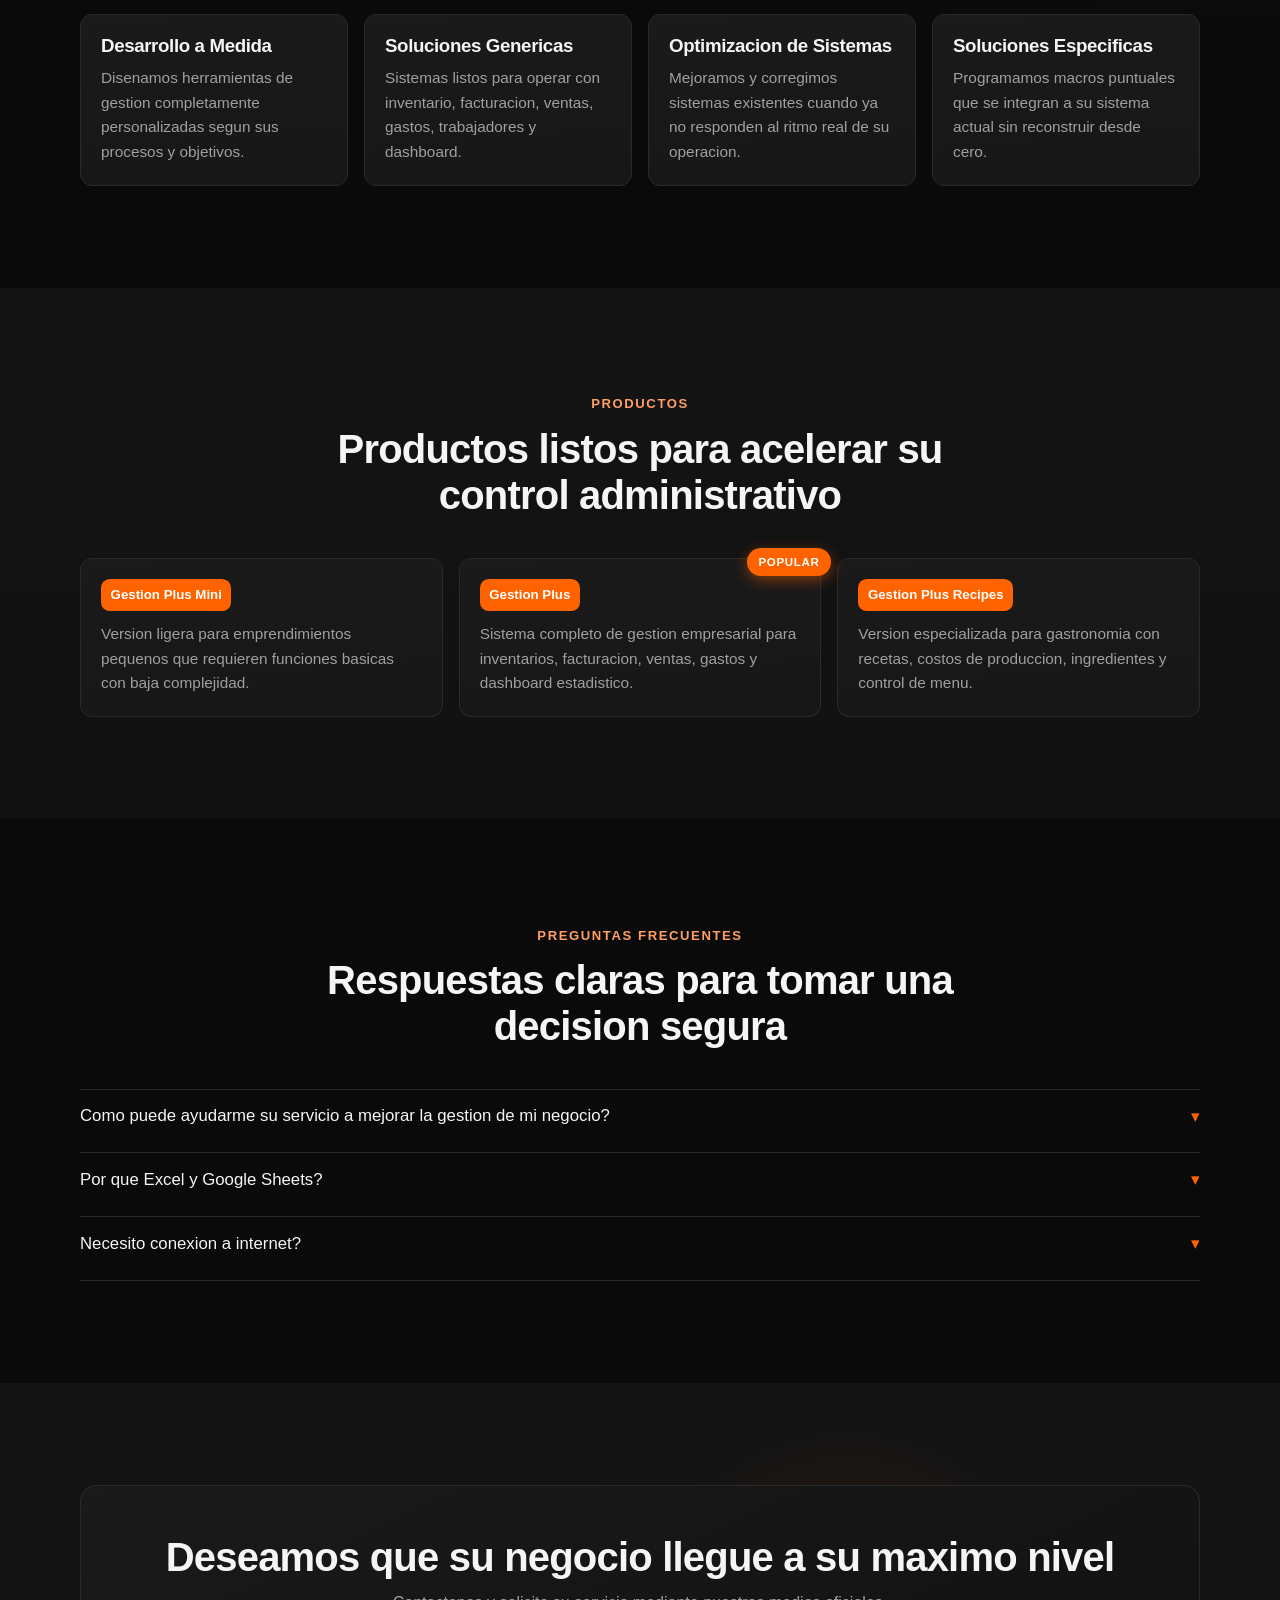
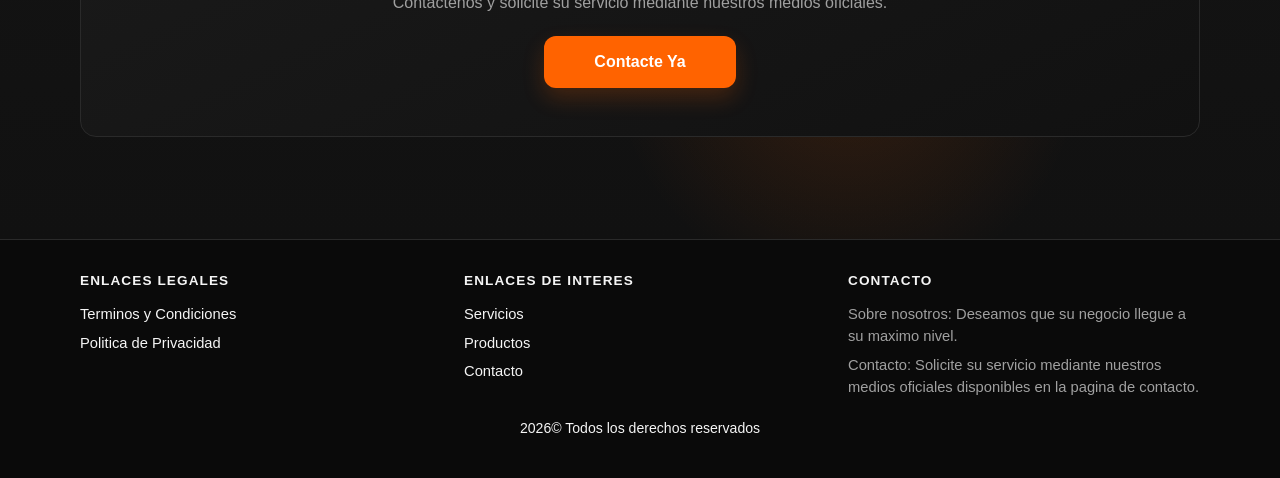
==== commit 3c720f4f: "Añadida etiqueta de popular, creacion de las paginas de los productos" ====
--- a/index.html
+++ b/index.html
@@ -156,21 +156,28 @@
       <section class="section alt" id="productos">
         <div class="container reveal">
           <div class="text-center-narrow">
-            <p class="section-kicker">Softwares</p>
+            <p class="section-kicker">Productos</p>
             <h2>Productos listos para acelerar su control administrativo</h2>
           </div>
           <div class="cards cards-3 products">
             <article class="card product">
-              <span class="badge">Gestion Plus</span>
-              <p>Sistema completo de gestion empresarial para inventarios, facturacion, ventas, gastos y dashboard estadistico.</p>
+              <a href="gestion-plus-mini.html" class="product-link">
+                <span class="badge">Gestion Plus Mini</span>
+                <p>Version ligera para emprendimientos pequenos que requieren funciones basicas con baja complejidad.</p>
+              </a>
             </article>
             <article class="card product">
-              <span class="badge">Gestion Plus Recipes</span>
-              <p>Version especializada para gastronomia con recetas, costos de produccion, ingredientes y control de menu.</p>
+              <span class="badge-popular">Popular</span>
+              <a href="gestion-plus.html" class="product-link">
+                <span class="badge">Gestion Plus</span>
+                <p>Sistema completo de gestion empresarial para inventarios, facturacion, ventas, gastos y dashboard estadistico.</p>
+              </a>
             </article>
             <article class="card product">
-              <span class="badge">Gestion Plus Mini</span>
-              <p>Version ligera para emprendimientos pequenos que requieren funciones basicas con baja complejidad.</p>
+              <a href="gestion-plus-recipes.html" class="product-link">
+                <span class="badge">Gestion Plus Recipes</span>
+                <p>Version especializada para gastronomia con recetas, costos de produccion, ingredientes y control de menu.</p>
+              </a>
             </article>
           </div>
         </div>
--- a/styles.css
+++ b/styles.css
@@ -258,6 +258,7 @@
   border: 1px solid var(--border);
   border-radius: var(--radius);
   padding: 1.25rem;
+  position: relative;
   transition: border-color 220ms ease, transform 220ms ease, box-shadow 220ms ease;
 }
 
@@ -290,6 +291,33 @@
   margin-bottom: 0.7rem;
 }
 
+.product-link {
+  display: block;
+  text-decoration: none;
+  color: inherit;
+}
+
+.product-link:hover .badge {
+  background: var(--accent-soft);
+}
+
+.badge-popular {
+  position: absolute;
+  top: -0.65rem;
+  right: -0.65rem;
+  background: var(--accent);
+  color: #fff;
+  font-size: 0.72rem;
+  font-weight: 700;
+  letter-spacing: 0.06em;
+  text-transform: uppercase;
+  padding: 0.3rem 0.7rem;
+  border-radius: 999px;
+  box-shadow: 0 4px 14px rgba(255, 99, 0, 0.45);
+  z-index: 2;
+  pointer-events: none;
+}
+
 .faq-list {
   margin-top: 1.2rem;
   border-top: 1px solid var(--border);
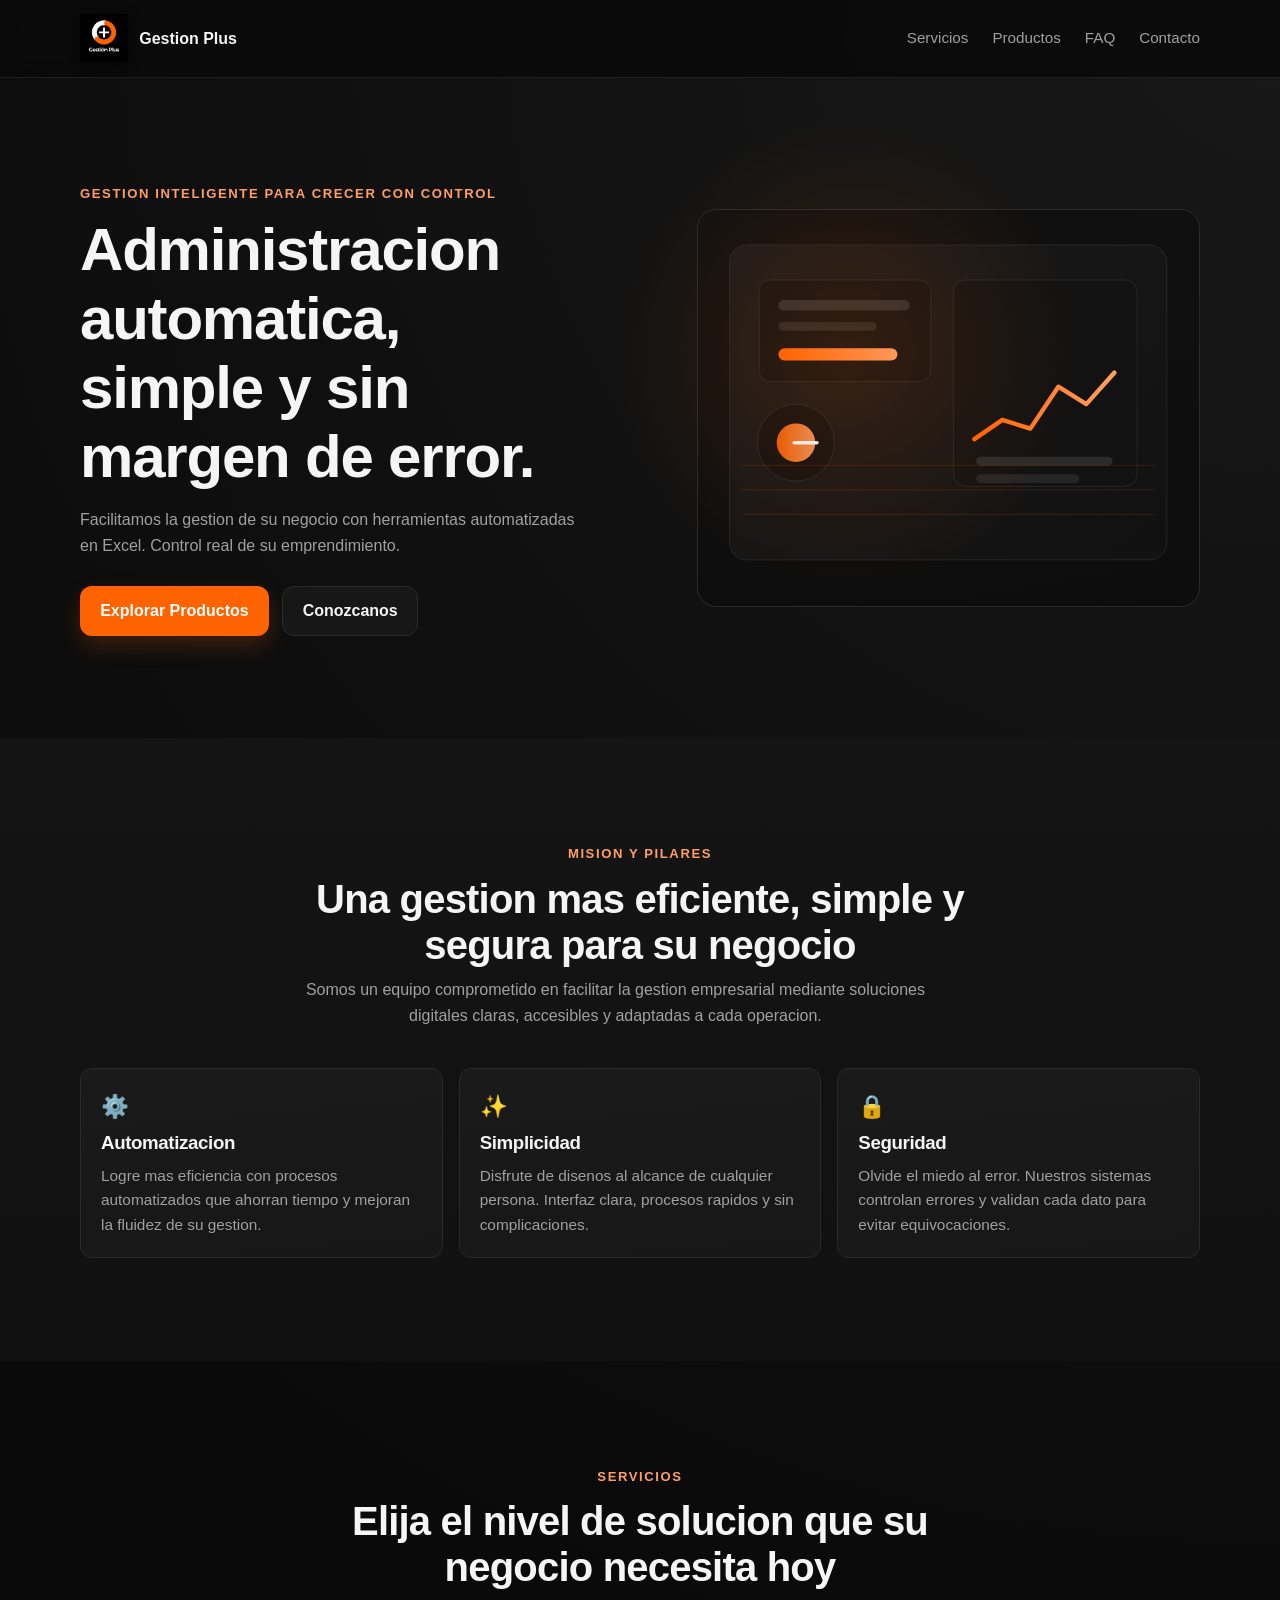
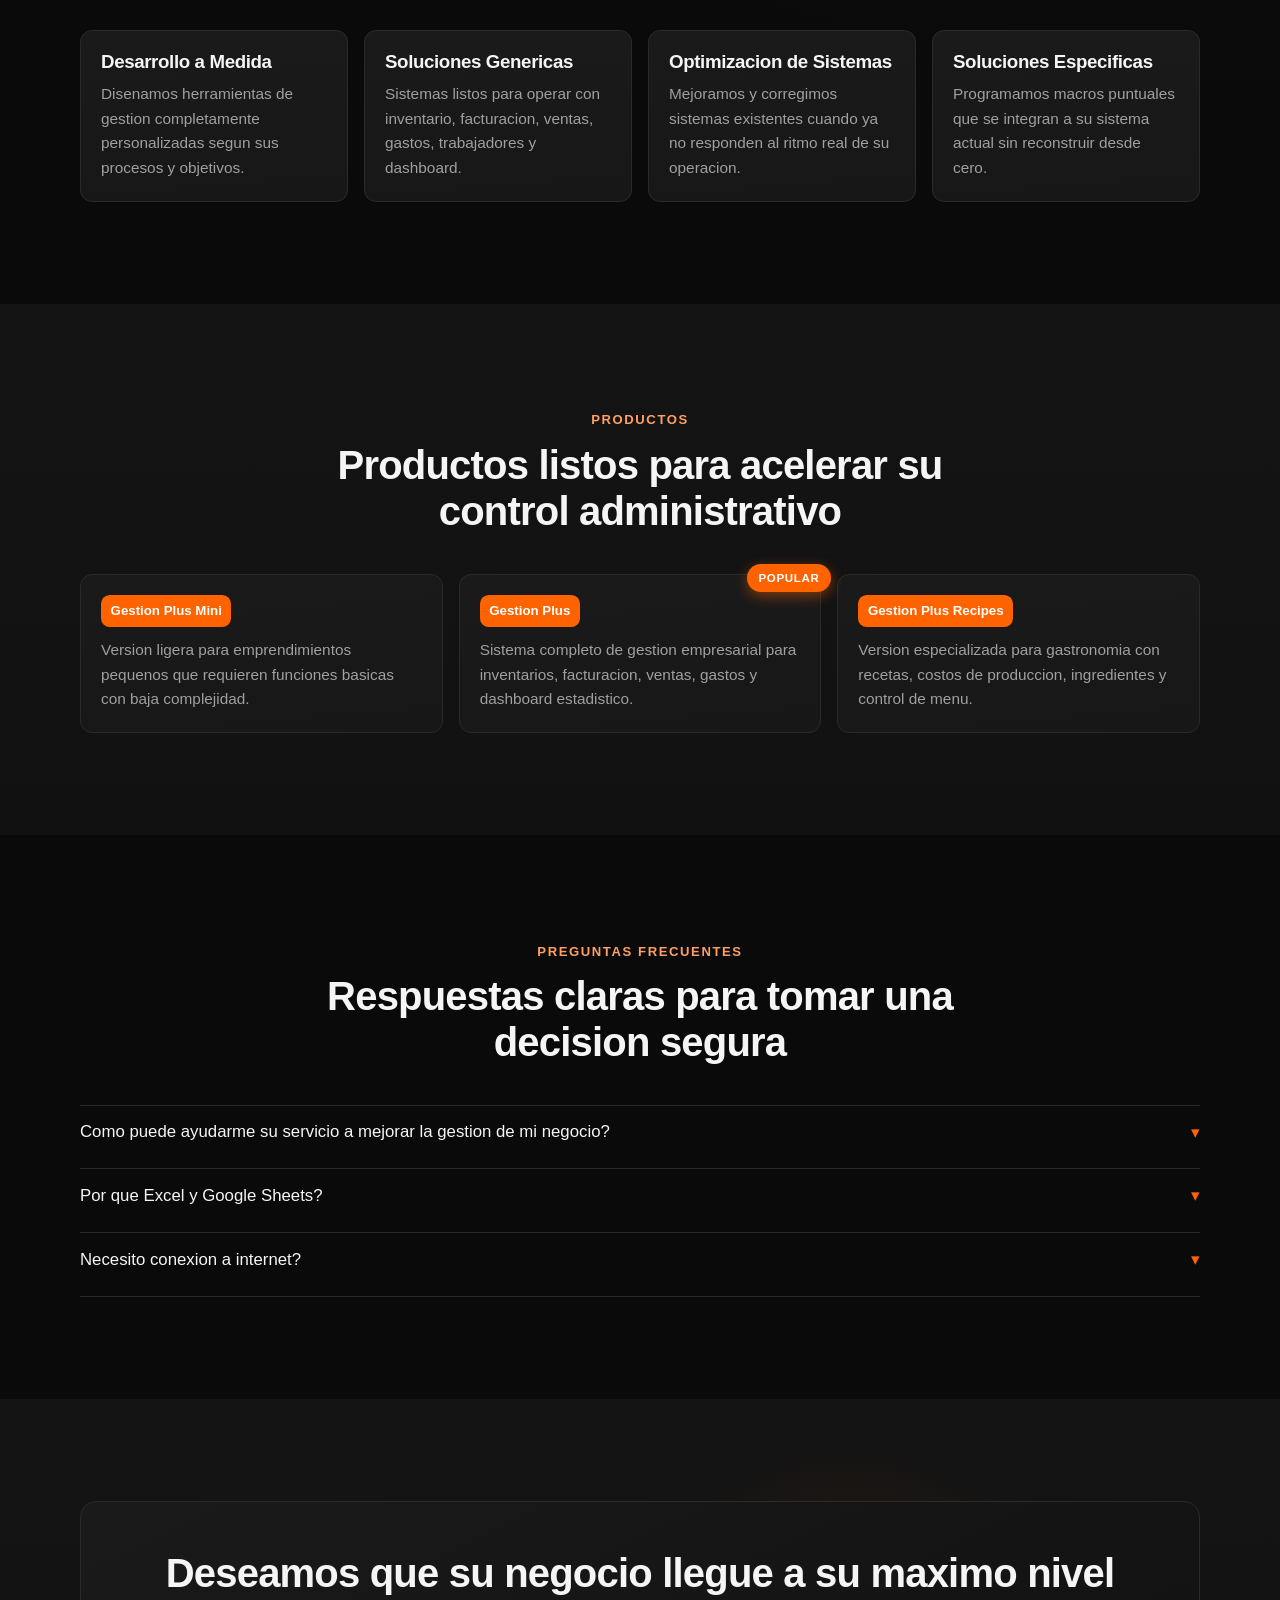
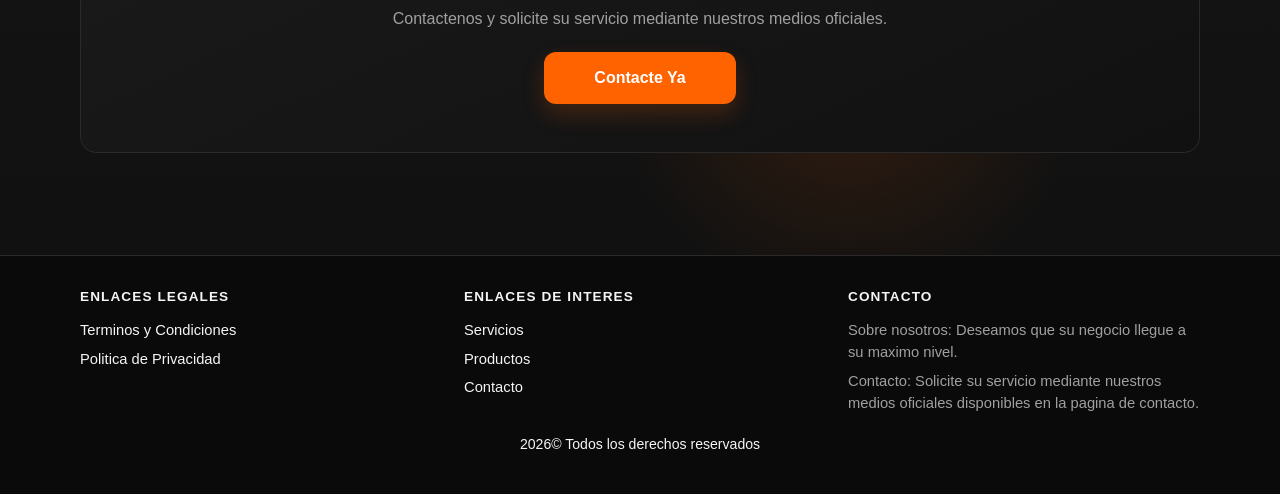
==== commit eab257c7: "Creacion de paginas y ajuste de video" ====
--- a/index.html
+++ b/index.html
@@ -17,6 +17,7 @@
     />
     <meta property="og:type" content="website" />
     <meta property="og:locale" content="es_LA" />
+    <link rel="icon" type="image/png" href="assets/logo.png">
     <link rel="stylesheet" href="styles.css" />
     <script type="application/ld+json">
       {
@@ -35,7 +36,7 @@
     <header class="site-header" id="inicio">
       <div class="container nav-wrap">
         <a class="brand" href="#inicio" aria-label="Inicio Gestion Plus">
-          <span class="brand-mark" aria-hidden="true">GP</span>
+          <img src="assets/logo.png" alt="Gestión Plus" class="logo-img">
           <span class="brand-text">Gestion Plus</span>
         </a>
         <nav class="main-nav" aria-label="Navegacion principal">
--- a/styles.css
+++ b/styles.css
@@ -94,6 +94,13 @@
   background: linear-gradient(145deg, var(--accent), #ff8d47);
   color: #fff;
   font-size: 0.9rem;
+}
+
+.logo-img {
+  height: 48px;
+  width: auto;
+  object-fit: contain;
+  filter: drop-shadow(0 2px 6px rgba(0,0,0,0.3));
 }
 
 .main-nav {
@@ -167,6 +174,19 @@
   grid-template-columns: 1.15fr 1fr;
   gap: clamp(2rem, 3vw, 3.2rem);
   align-items: center;
+}
+
+.hero-text {
+  text-align: left;
+}
+
+.hero-text .lead {
+  max-width: none;
+}
+
+.hero-video .video-wrapper {
+  max-width: 100%;
+  margin-inline: 0;
 }
 
 .hero-copy h1 {
@@ -476,6 +496,200 @@
   text-decoration: none;
 }
 
+.video-wrapper {
+  max-width: min(85%, 960px);
+  margin-inline: auto;
+  aspect-ratio: 16 / 9;
+  border-radius: var(--radius);
+  overflow: hidden;
+  border: 1px solid var(--border);
+  position: relative;
+}
+
+.video-wrapper iframe {
+  width: 100%;
+  height: 100%;
+  display: block;
+}
+
+.video-thumbnail {
+  display: block;
+  position: relative;
+  width: 100%;
+  height: 100%;
+  text-decoration: none;
+  overflow: hidden;
+}
+
+.video-thumbnail img {
+  width: 100%;
+  height: 100%;
+  object-fit: cover;
+  display: block;
+  transition: transform 300ms ease, filter 300ms ease;
+}
+
+.video-thumbnail:hover img {
+  transform: scale(1.05);
+  filter: brightness(0.7);
+}
+
+.play-btn {
+  position: absolute;
+  top: 50%;
+  left: 50%;
+  transform: translate(-50%, -50%);
+  width: 68px;
+  height: 48px;
+  filter: drop-shadow(0 2px 8px rgba(0, 0, 0, 0.5));
+  transition: transform 200ms ease;
+  pointer-events: none;
+}
+
+.video-thumbnail:hover .play-btn {
+  transform: translate(-50%, -50%) scale(1.15);
+}
+
+.feature-list {
+  list-style: none;
+  padding: 0;
+  margin: 0;
+  display: flex;
+  flex-direction: column;
+  gap: 0.85rem;
+}
+
+.feature-list li {
+  position: relative;
+  padding-left: 1.5rem;
+  color: var(--text-muted);
+  font-size: 1.05rem;
+  line-height: 1.6;
+}
+
+.feature-list li::before {
+  content: "";
+  position: absolute;
+  left: 0;
+  top: 0.65rem;
+  width: 0.5rem;
+  height: 0.5rem;
+  border-radius: 50%;
+  background: var(--accent);
+}
+
+.feature-list li strong {
+  color: var(--text-main);
+}
+
+.accent-link {
+  color: var(--accent);
+  text-decoration: none;
+  font-weight: 600;
+  border-bottom: 1px solid transparent;
+  transition: border-color 200ms ease, color 200ms ease;
+}
+
+.accent-link:hover,
+.accent-link:focus-visible {
+  color: var(--accent-soft);
+  border-bottom-color: var(--accent-soft);
+}
+
+.comparison-wrapper {
+  max-width: min(90%, 1000px);
+  margin-inline: auto;
+  overflow-x: auto;
+  -webkit-overflow-scrolling: touch;
+}
+
+.comparison-table {
+  width: 100%;
+  border-collapse: collapse;
+  font-size: 1rem;
+}
+
+.comparison-table thead th {
+  background: var(--bg-card);
+  color: var(--text-main);
+  font-weight: 700;
+  font-size: 1.08rem;
+  padding: 1rem 1.2rem;
+  text-align: left;
+  border-bottom: 2px solid var(--accent);
+  white-space: nowrap;
+}
+
+.comparison-table tbody td {
+  padding: 0.9rem 1.2rem;
+  border-bottom: 1px solid var(--border);
+  color: var(--text-muted);
+  vertical-align: top;
+  line-height: 1.55;
+}
+
+.comparison-table tbody tr:nth-child(even) td {
+  background: rgba(26, 26, 26, 0.45);
+}
+
+.comparison-table tbody tr:hover td {
+  background: rgba(255, 99, 0, 0.06);
+}
+
+.comparison-table tbody td:first-child {
+  color: var(--text-main);
+}
+
+@media (max-width: 700px) {
+  .comparison-table {
+    font-size: 0.92rem;
+  }
+
+  .comparison-table thead th,
+  .comparison-table tbody td {
+    padding: 0.7rem 0.8rem;
+  }
+}
+
+.highlight-quote {
+  border-left: 3px solid var(--accent);
+  padding: 0.75rem 1rem;
+  margin: 1.2rem 0;
+  font-style: italic;
+  color: var(--text-main);
+  background: rgba(255, 99, 0, 0.05);
+  border-radius: 0 8px 8px 0;
+}
+
+.feature-block {
+  margin-bottom: 2.5rem;
+}
+
+.feature-block:last-child {
+  margin-bottom: 0;
+}
+
+.feature-icon {
+  font-size: 1.8rem;
+  margin-bottom: 0.6rem;
+  display: inline-block;
+}
+
+.feature-block h3 {
+  font-size: clamp(1.25rem, 2.5vw, 1.6rem);
+  margin-bottom: 0.75rem;
+}
+
+.feature-block > p {
+  color: var(--text-muted);
+  font-size: 1.05rem;
+  margin-bottom: 1rem;
+}
+
+.feature-block .feature-list {
+  margin-bottom: 1rem;
+}
+
 .legal-content {
   max-width: min(60%, 900px);
   margin-inline: auto;
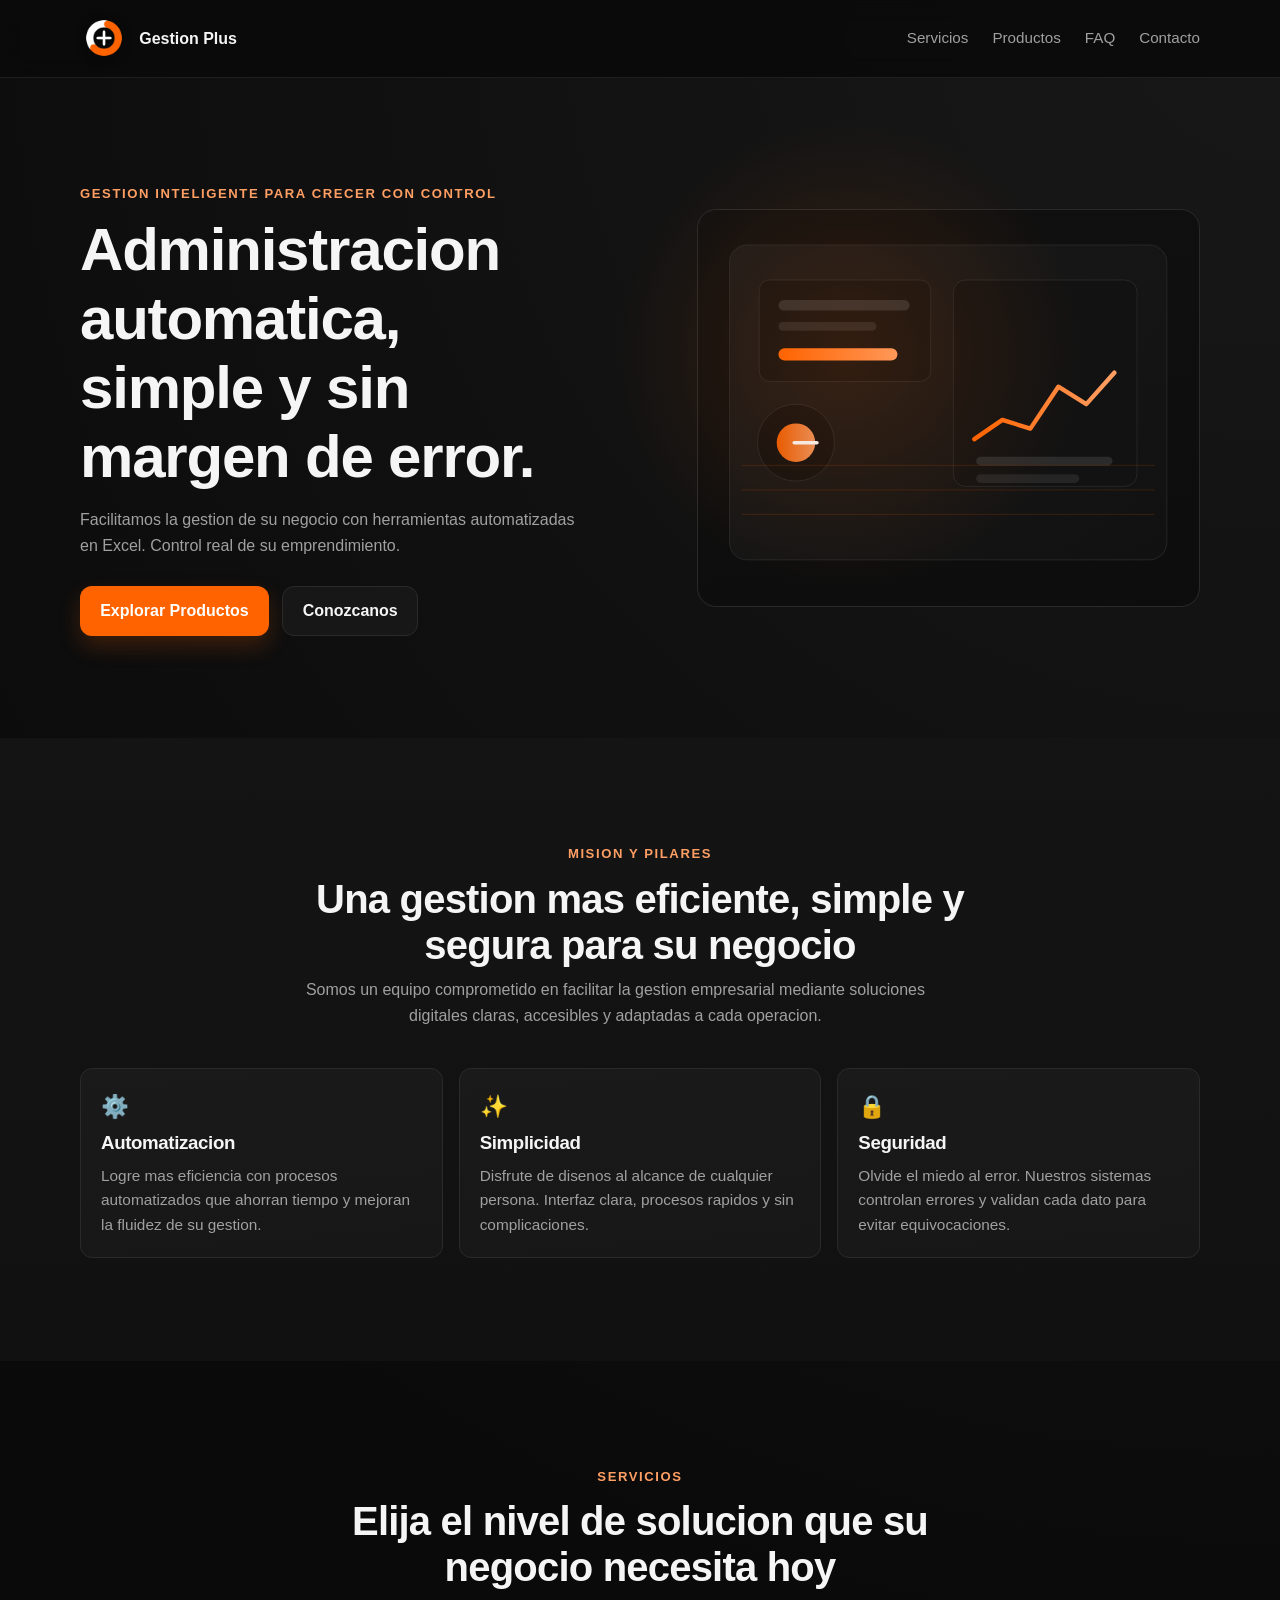
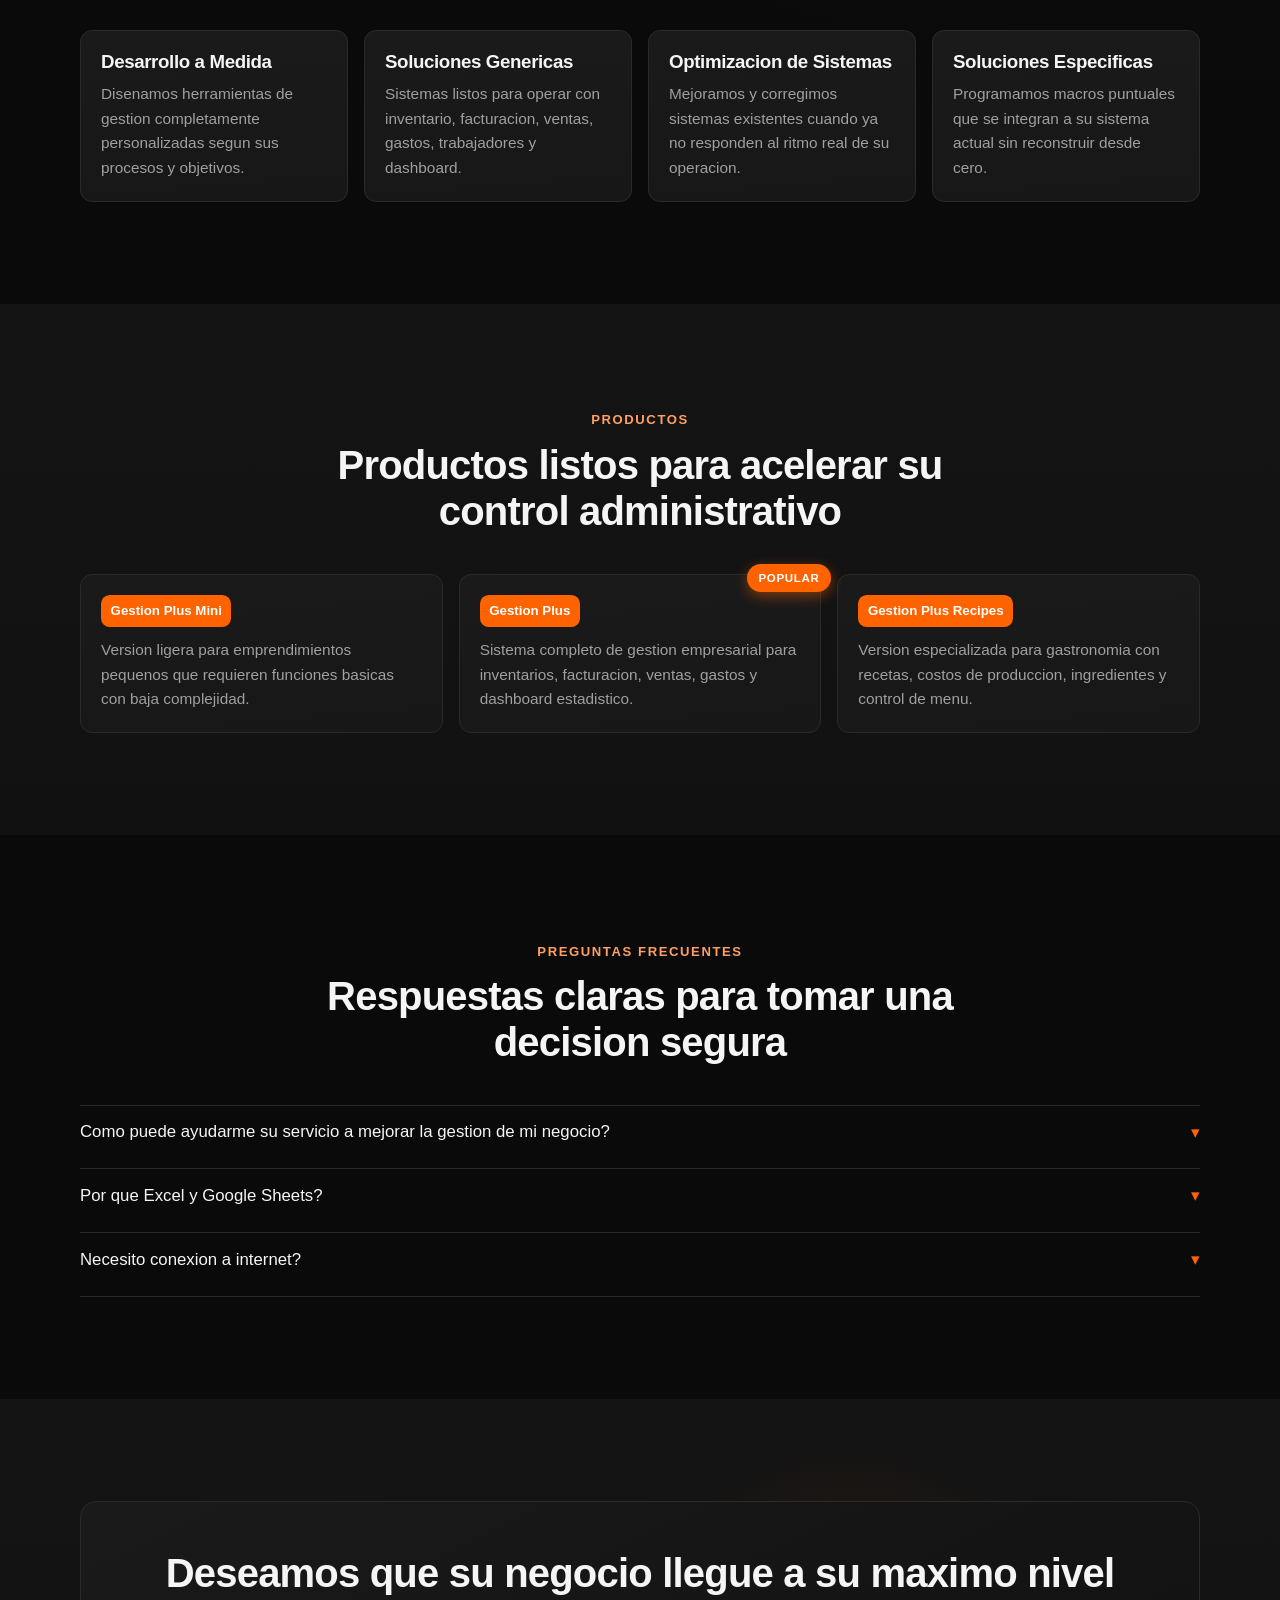
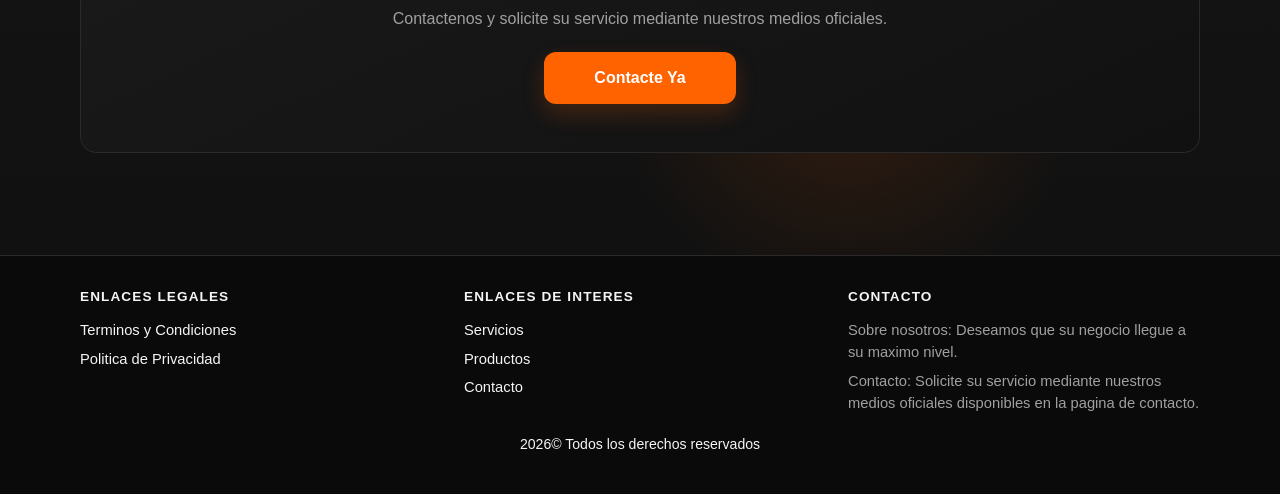
==== commit 9e029f2c: "Add legal pages, product pages, logo update, and layout improvements" ====
--- a/index.html
+++ b/index.html
@@ -17,7 +17,10 @@
     />
     <meta property="og:type" content="website" />
     <meta property="og:locale" content="es_LA" />
-    <link rel="icon" type="image/png" href="assets/logo.png">
+    <link rel="icon" type="image/png" sizes="32x32" href="assets/logo.png">
+    <link rel="icon" type="image/png" sizes="16x16" href="assets/logo.png">
+    <link rel="apple-touch-icon" href="assets/logo.png">
+    <link rel="shortcut icon" href="assets/logo.png">
     <link rel="stylesheet" href="styles.css" />
     <script type="application/ld+json">
       {
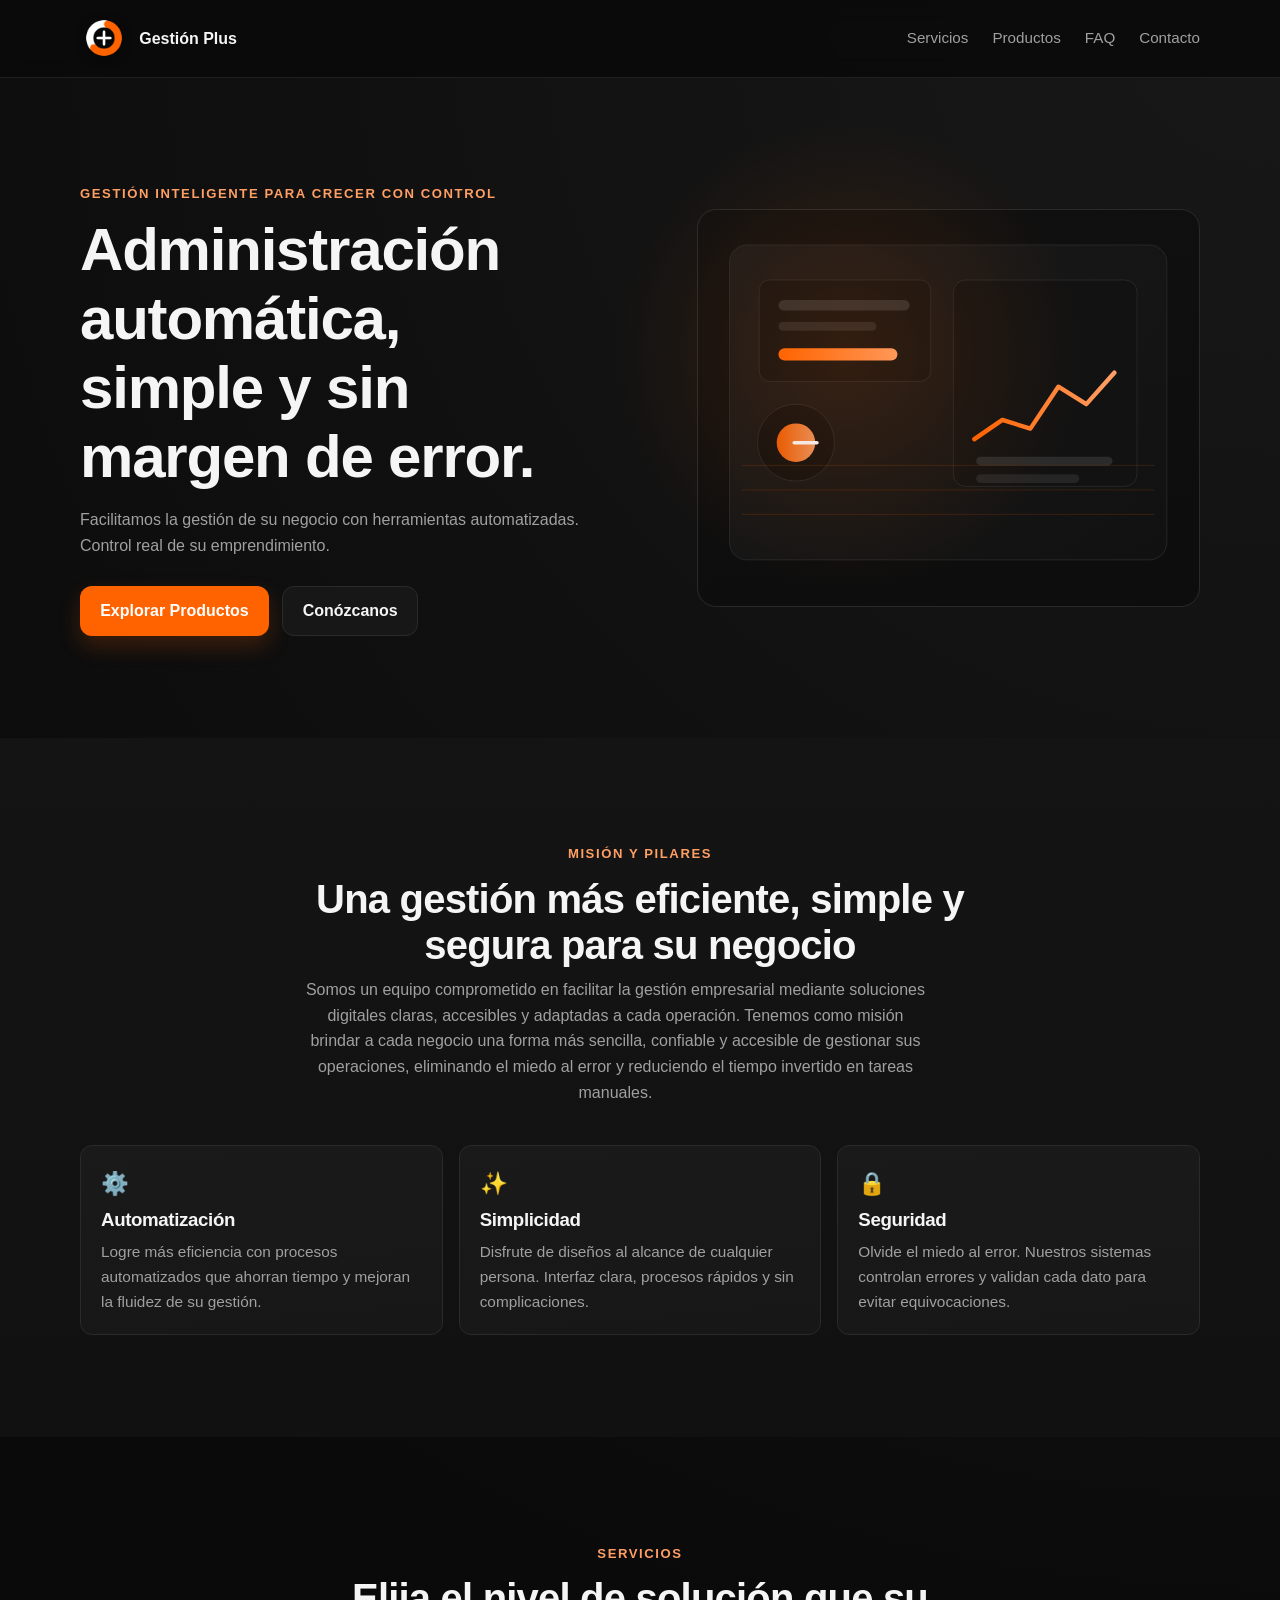
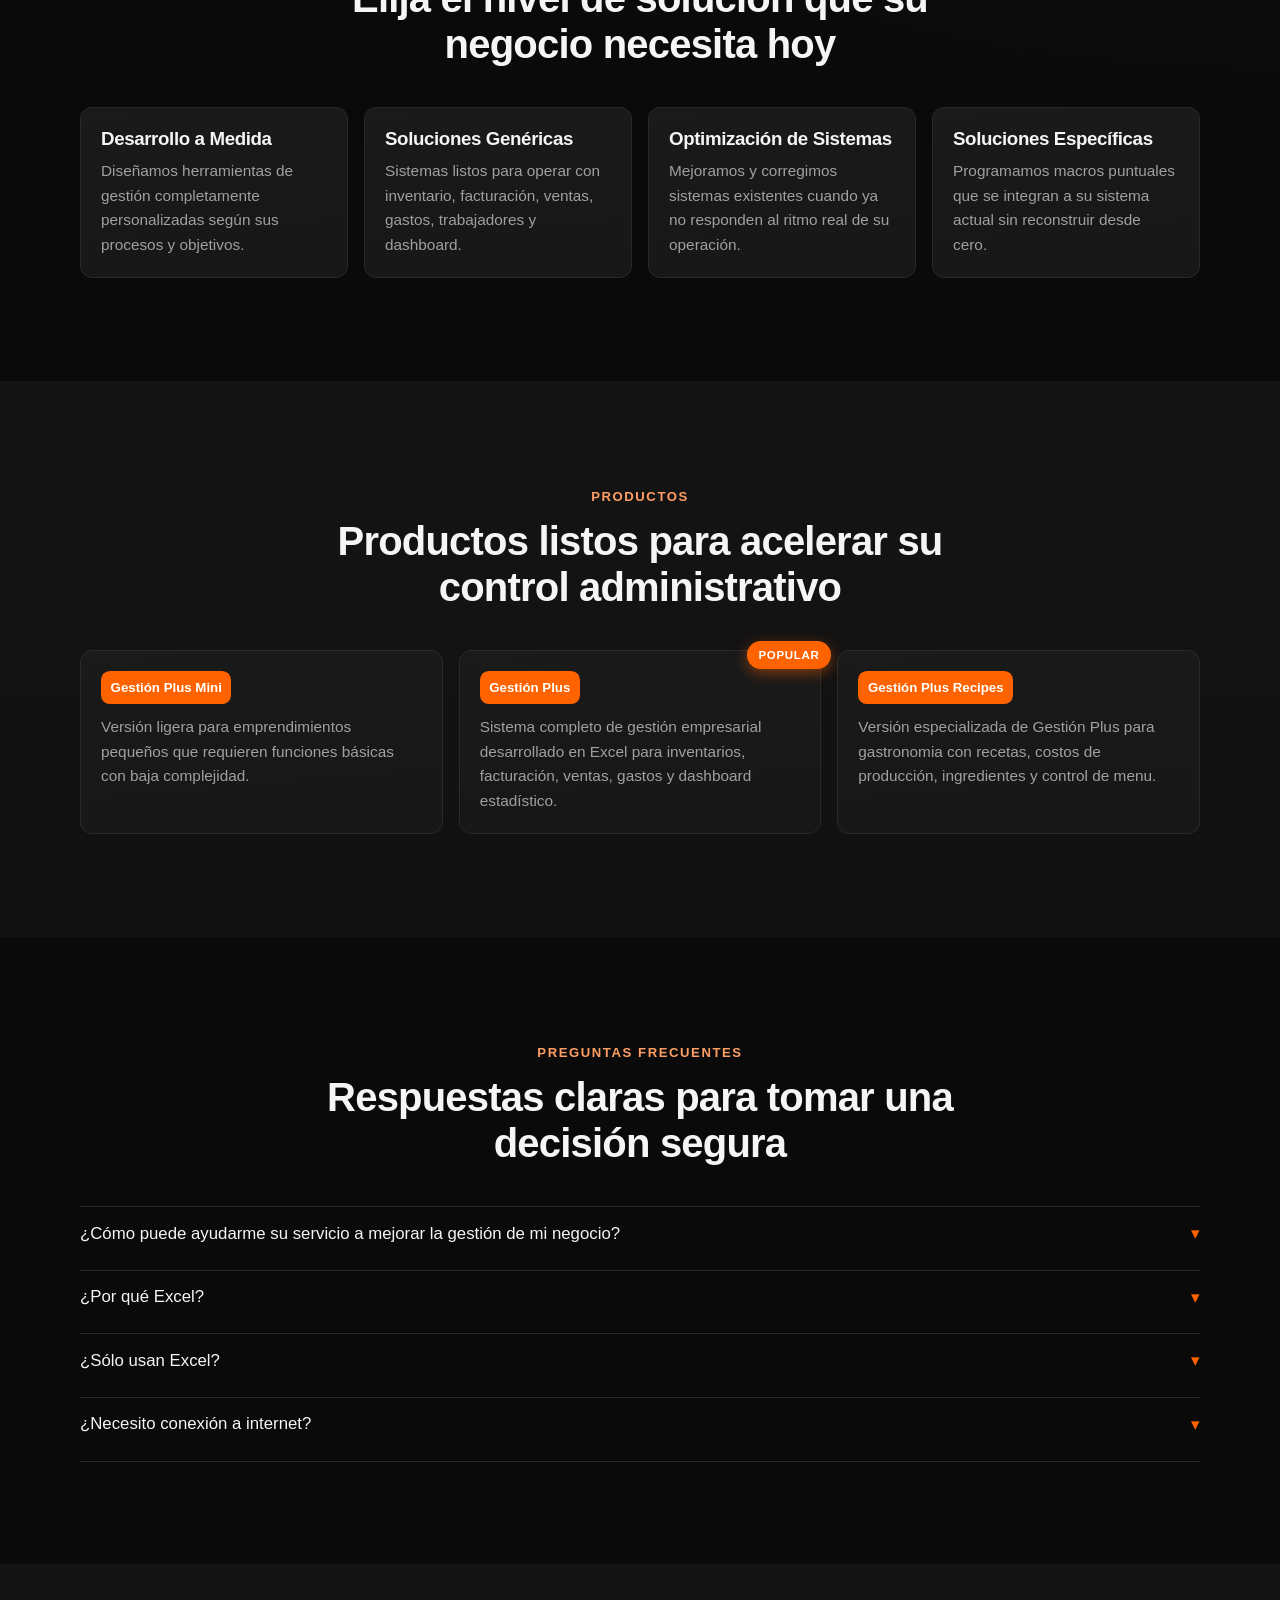
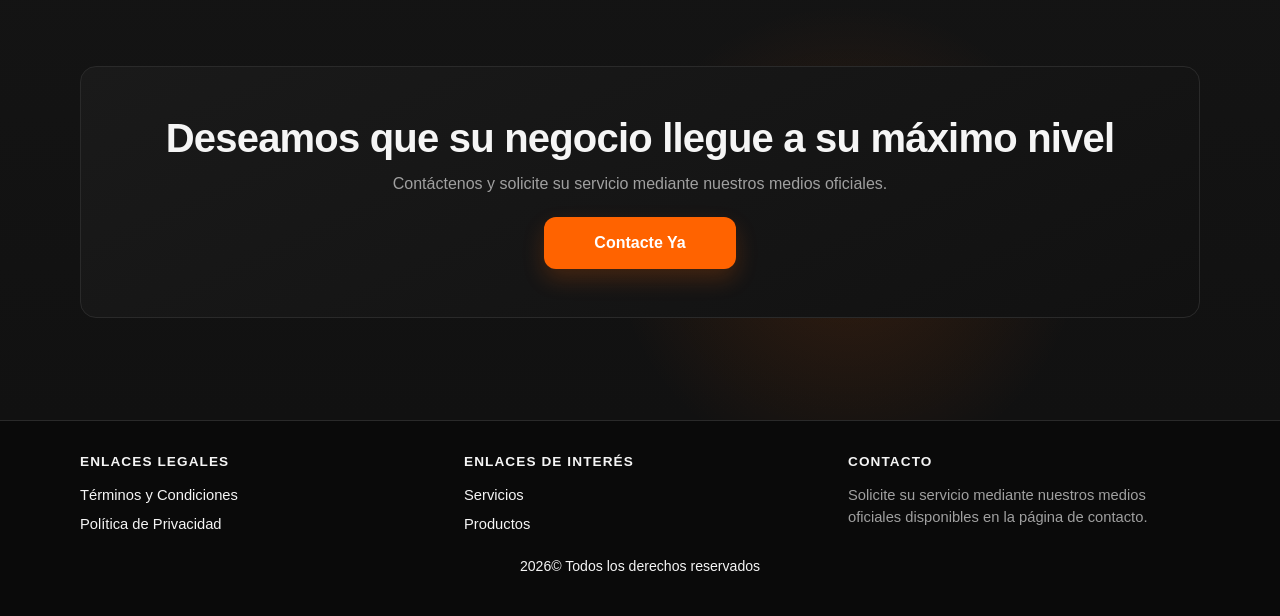
==== commit abc8ca84: "Agregado barra lateral en version movil. Correción ortografica de los textos" ====
--- a/index.html
+++ b/index.html
@@ -3,17 +3,17 @@
   <head>
     <meta charset="UTF-8" />
     <meta name="viewport" content="width=device-width, initial-scale=1" />
-    <title>Gestion Plus | Automatizacion empresarial en Excel y Google Sheets</title>
+    <title>Gestión Plus | Automatización empresarial</title>
     <meta
       name="description"
-      content="Gestion Plus crea sistemas de gestion automatizados en Excel y Google Sheets para inventario, ventas, gastos, facturacion y dashboards empresariales."
+      content="Gestión Plus crea sistemas de gestión automatizados para inventario, ventas, gastos, facturación y dashboards empresariales."
     />
     <meta name="theme-color" content="#0a0a0a" />
     <meta name="robots" content="index,follow" />
-    <meta property="og:title" content="Gestion Plus" />
+    <meta property="og:title" content="Gestión Plus" />
     <meta
       property="og:description"
-      content="Administracion automatica, simple y sin margen de error para su negocio."
+      content="Administración automática, simple y sin margen de error para su negocio."
     />
     <meta property="og:type" content="website" />
     <meta property="og:locale" content="es_LA" />
@@ -26,10 +26,10 @@
       {
         "@context": "https://schema.org",
         "@type": "ProfessionalService",
-        "name": "Gestion Plus",
-        "description": "Herramientas automatizadas de gestion empresarial en Excel y Google Sheets.",
+        "name": "Gestión Plus",
+        "description": "Herramientas automatizadas de gestión empresarial.",
         "areaServed": "Latinoamerica",
-        "serviceType": "Automatizacion de gestion empresarial"
+        "serviceType": "Automatización de gestión empresarial"
       }
     </script>
   </head>
@@ -38,16 +38,21 @@
 
     <header class="site-header" id="inicio">
       <div class="container nav-wrap">
-        <a class="brand" href="#inicio" aria-label="Inicio Gestion Plus">
+        <a class="brand" href="#inicio" aria-label="Inicio Gestión Plus">
           <img src="assets/logo.png" alt="Gestión Plus" class="logo-img">
-          <span class="brand-text">Gestion Plus</span>
+          <span class="brand-text">Gestión Plus</span>
         </a>
-        <nav class="main-nav" aria-label="Navegacion principal">
+        <nav class="main-nav" aria-label="Navegación principal">
           <a href="#servicios">Servicios</a>
           <a href="#productos">Productos</a>
           <a href="#faq">FAQ</a>
           <a href="#contacto">Contacto</a>
         </nav>
+        <button class="menu-toggle" aria-label="Abrir menú" aria-expanded="false">
+          <span class="hamburger-line"></span>
+          <span class="hamburger-line"></span>
+          <span class="hamburger-line"></span>
+        </button>
       </div>
     </header>
 
@@ -55,15 +60,15 @@
       <section class="hero section">
         <div class="container hero-grid reveal">
           <div class="hero-copy">
-            <p class="eyebrow">Gestion inteligente para crecer con control</p>
-            <h1>Administracion automatica, simple y sin margen de error.</h1>
+            <p class="eyebrow">Gestión inteligente para crecer con control</p>
+            <h1>Administración automática, simple y sin margen de error.</h1>
             <p class="lead">
-              Facilitamos la gestion de su negocio con herramientas automatizadas en Excel.
+              Facilitamos la gestión de su negocio con herramientas automatizadas.
               Control real de su emprendimiento.
             </p>
             <div class="hero-cta">
               <a class="btn btn-primary" href="#productos">Explorar Productos</a>
-              <a class="btn btn-secondary" href="#sobre">Conozcanos</a>
+              <a class="btn btn-secondary" href="#sobre">Conózcanos</a>
             </div>
           </div>
           <div class="hero-visual" aria-hidden="true">
@@ -103,23 +108,22 @@
       <section class="section alt" id="sobre">
         <div class="container reveal">
           <div class="text-center-narrow">
-            <p class="section-kicker">Mision y pilares</p>
-            <h2>Una gestion mas eficiente, simple y segura para su negocio</h2>
+            <p class="section-kicker">Misión y pilares</p>
+            <h2>Una gestión más eficiente, simple y segura para su negocio</h2>
             <p class="section-intro">
-              Somos un equipo comprometido en facilitar la gestion empresarial mediante soluciones digitales claras,
-              accesibles y adaptadas a cada operacion.
+              Somos un equipo comprometido en facilitar la gestión empresarial mediante soluciones digitales claras, accesibles y adaptadas a cada operación. Tenemos como misión brindar a cada negocio una forma más sencilla, confiable y accesible de gestionar sus operaciones, eliminando el miedo al error y reduciendo el tiempo invertido en tareas manuales.
             </p>
           </div>
           <div class="cards cards-3">
             <article class="card pillar">
               <span class="icon" aria-hidden="true">⚙️</span>
-              <h3>Automatizacion</h3>
-              <p>Logre mas eficiencia con procesos automatizados que ahorran tiempo y mejoran la fluidez de su gestion.</p>
+              <h3>Automatización</h3>
+              <p>Logre más eficiencia con procesos automatizados que ahorran tiempo y mejoran la fluidez de su gestión.</p>
             </article>
             <article class="card pillar">
               <span class="icon" aria-hidden="true">✨</span>
               <h3>Simplicidad</h3>
-              <p>Disfrute de disenos al alcance de cualquier persona. Interfaz clara, procesos rapidos y sin complicaciones.</p>
+              <p>Disfrute de diseños al alcance de cualquier persona. Interfaz clara, procesos rápidos y sin complicaciones.</p>
             </article>
             <article class="card pillar">
               <span class="icon" aria-hidden="true">🔒</span>
@@ -134,23 +138,23 @@
         <div class="container reveal">
           <div class="text-center-narrow">
             <p class="section-kicker">Servicios</p>
-            <h2>Elija el nivel de solucion que su negocio necesita hoy</h2>
+            <h2>Elija el nivel de solución que su negocio necesita hoy</h2>
           </div>
           <div class="cards cards-4">
             <article class="card service">
               <h3>Desarrollo a Medida</h3>
-              <p>Disenamos herramientas de gestion completamente personalizadas segun sus procesos y objetivos.</p>
+              <p>Diseñamos herramientas de gestión completamente personalizadas según sus procesos y objetivos.</p>
             </article>
             <article class="card service">
-              <h3>Soluciones Genericas</h3>
-              <p>Sistemas listos para operar con inventario, facturacion, ventas, gastos, trabajadores y dashboard.</p>
+              <h3>Soluciones Genéricas</h3>
+              <p>Sistemas listos para operar con inventario, facturación, ventas, gastos, trabajadores y dashboard.</p>
             </article>
             <article class="card service">
-              <h3>Optimizacion de Sistemas</h3>
-              <p>Mejoramos y corregimos sistemas existentes cuando ya no responden al ritmo real de su operacion.</p>
+              <h3>Optimización de Sistemas</h3>
+              <p>Mejoramos y corregimos sistemas existentes cuando ya no responden al ritmo real de su operación.</p>
             </article>
             <article class="card service">
-              <h3>Soluciones Especificas</h3>
+              <h3>Soluciones Específicas</h3>
               <p>Programamos macros puntuales que se integran a su sistema actual sin reconstruir desde cero.</p>
             </article>
           </div>
@@ -166,21 +170,21 @@
           <div class="cards cards-3 products">
             <article class="card product">
               <a href="gestion-plus-mini.html" class="product-link">
-                <span class="badge">Gestion Plus Mini</span>
-                <p>Version ligera para emprendimientos pequenos que requieren funciones basicas con baja complejidad.</p>
+                <span class="badge">Gestión Plus Mini</span>
+                <p>Versión ligera para emprendimientos pequeños que requieren funciones básicas con baja complejidad.</p>
               </a>
             </article>
             <article class="card product">
               <span class="badge-popular">Popular</span>
               <a href="gestion-plus.html" class="product-link">
-                <span class="badge">Gestion Plus</span>
-                <p>Sistema completo de gestion empresarial para inventarios, facturacion, ventas, gastos y dashboard estadistico.</p>
+                <span class="badge">Gestión Plus</span>
+                <p>Sistema completo de gestión empresarial desarrollado en Excel para inventarios, facturación, ventas, gastos y dashboard estadístico.</p>
               </a>
             </article>
             <article class="card product">
               <a href="gestion-plus-recipes.html" class="product-link">
-                <span class="badge">Gestion Plus Recipes</span>
-                <p>Version especializada para gastronomia con recetas, costos de produccion, ingredientes y control de menu.</p>
+                <span class="badge">Gestión Plus Recipes</span>
+                <p>Versión especializada de Gestión Plus para gastronomia con recetas, costos de producción, ingredientes y control de menu.</p>
               </a>
             </article>
           </div>
@@ -191,49 +195,61 @@
         <div class="container reveal">
           <div class="text-center-narrow">
             <p class="section-kicker">Preguntas frecuentes</p>
-            <h2>Respuestas claras para tomar una decision segura</h2>
+            <h2>Respuestas claras para tomar una decisión segura</h2>
           </div>
           <div class="faq-list" role="list">
             <article class="faq-item" role="listitem">
               <h3>
                 <button class="faq-trigger" aria-expanded="false" aria-controls="faq-1" id="faq-btn-1">
-                  <span>Como puede ayudarme su servicio a mejorar la gestion de mi negocio?</span>
+                  <span>¿Cómo puede ayudarme su servicio a mejorar la gestión de mi negocio?</span>
                   <span class="faq-arrow" aria-hidden="true">▾</span>
                 </button>
               </h3>
               <div class="faq-panel" id="faq-1" role="region" aria-labelledby="faq-btn-1">
                 <p>
                   Nuestro servicio automatiza procesos clave como control de inventario, registro de ventas y
-                  analisis financiero, para que dedique menos tiempo a tareas manuales y mas a hacer crecer su
-                  negocio con informacion confiable.
+                  analisis financiero, para que dedique menos tiempo a tareas manuales y más a hacer crecer su
+                  negocio con información confiable.
                 </p>
               </div>
             </article>
             <article class="faq-item" role="listitem">
               <h3>
                 <button class="faq-trigger" aria-expanded="false" aria-controls="faq-2" id="faq-btn-2">
-                  <span>Por que Excel y Google Sheets?</span>
+                  <span>¿Por qué Excel?</span>
                   <span class="faq-arrow" aria-hidden="true">▾</span>
                 </button>
               </h3>
               <div class="faq-panel" id="faq-2" role="region" aria-labelledby="faq-btn-2">
                 <p>
-                  Porque son herramientas universales, accesibles y conocidas. Permiten automatizar procesos
-                  complejos sin software costoso ni instalaciones adicionales, adaptandose a cualquier tipo de negocio.
+                  Porque es una herramienta universal, accesible y conocida. Permiten automatizar procesos
+                  complejos sin software costoso ni instalaciones adicionales, adaptándose a cualquier tipo de negocio.
+                </p>
+              </div>
+            </article>
+            <article class="faq-item" role="listitem">
+              <h3>
+                <button class="faq-trigger" aria-expanded="false" aria-controls="faq-2" id="faq-btn-2">
+                  <span>¿Sólo usan Excel?</span>
+                  <span class="faq-arrow" aria-hidden="true">▾</span>
+                </button>
+              </h3>
+              <div class="faq-panel" id="faq-2" role="region" aria-labelledby="faq-btn-2">
+                <p>
+                  No. También estamos desarrollando aplicaciones Web tanto locales como en la nube. Nos adaptamos a lo que necesita su negocio.
                 </p>
               </div>
             </article>
             <article class="faq-item" role="listitem">
               <h3>
                 <button class="faq-trigger" aria-expanded="false" aria-controls="faq-3" id="faq-btn-3">
-                  <span>Necesito conexion a internet?</span>
+                  <span>¿Necesito conexión a internet?</span>
                   <span class="faq-arrow" aria-hidden="true">▾</span>
                 </button>
               </h3>
               <div class="faq-panel" id="faq-3" role="region" aria-labelledby="faq-btn-3">
                 <p>
-                  Depende del entorno. Excel puede funcionar sin internet en su PC con respaldo local. Google Sheets
-                  permite trabajo colaborativo en la nube y requiere una conexion medianamente estable.
+                  Depende de sus requerimientos. Si necesita servicios que requieran conexiones remotas, aplicaciones multiplataforma, o entornos compartidos seguramente sea necesaria una conexión medianamente estable, pero hay soluciones que no necesitan ningún tipo de conexión y se adaptan muy bien a sus necesidades
                 </p>
               </div>
             </article>
@@ -243,8 +259,8 @@
 
       <section class="section alt cta-block" id="contacto">
         <div class="container reveal cta-inner">
-          <h2>Deseamos que su negocio llegue a su maximo nivel</h2>
-          <p class="text-narrow">Contactenos y solicite su servicio mediante nuestros medios oficiales.</p>
+          <h2>Deseamos que su negocio llegue a su máximo nivel</h2>
+          <p class="text-narrow">Contáctenos y solicite su servicio mediante nuestros medios oficiales.</p>
           <a class="btn btn-primary btn-large" href="#inicio">Contacte Ya</a>
         </div>
       </section>
@@ -255,22 +271,20 @@
         <div class="footer-col">
           <h4>Enlaces Legales</h4>
           <nav aria-label="Enlaces legales">
-            <a href="terminos-y-condiciones.html">Terminos y Condiciones</a>
-            <a href="politicas-de-privacidad.html">Politica de Privacidad</a>
+            <a href="terminos-y-condiciones.html">Términos y Condiciones</a>
+            <a href="politicas-de-privacidad.html">Política de Privacidad</a>
           </nav>
         </div>
         <div class="footer-col">
-          <h4>Enlaces de Interes</h4>
+          <h4>Enlaces de Interés</h4>
           <nav aria-label="Enlaces de interes">
             <a href="#servicios">Servicios</a>
             <a href="#productos">Productos</a>
-            <a href="#contacto">Contacto</a>
           </nav>
         </div>
         <div class="footer-col">
           <h4>Contacto</h4>
-          <p>Sobre nosotros: Deseamos que su negocio llegue a su maximo nivel.</p>
-          <p>Contacto: Solicite su servicio mediante nuestros medios oficiales disponibles en la pagina de contacto.</p>
+          <p>Solicite su servicio mediante nuestros medios oficiales disponibles en la página de contacto.</p>
         </div>
       </div>
       <div class="container" style="margin-top: 1.2rem; text-align: center;">
@@ -278,6 +292,15 @@
       </div>
     </footer>
 
+    <nav class="mobile-nav" id="mobileNav" aria-hidden="true">
+      <button class="mobile-nav-close" aria-label="Cerrar menú">&times;</button>
+      <a href="#servicios">Servicios</a>
+      <a href="#productos">Productos</a>
+      <a href="#faq">FAQ</a>
+      <a href="#contacto">Contacto</a>
+    </nav>
+    <div class="mobile-nav-overlay" id="mobileNavOverlay"></div>
+
     <script src="script.js" defer></script>
   </body>
 </html>
--- a/styles.css
+++ b/styles.css
@@ -754,6 +754,116 @@
   }
 }
 
+.menu-toggle {
+  display: none;
+  background: none;
+  border: none;
+  cursor: pointer;
+  padding: 0.5rem;
+  gap: 5px;
+  flex-direction: column;
+  align-items: center;
+  justify-content: center;
+  z-index: 110;
+}
+
+.hamburger-line {
+  display: block;
+  width: 24px;
+  height: 2px;
+  background: var(--text-main);
+  border-radius: 2px;
+  transition: transform 250ms ease, opacity 250ms ease;
+}
+
+.menu-toggle.is-active .hamburger-line:nth-child(1) {
+  transform: translateY(7px) rotate(45deg);
+}
+
+.menu-toggle.is-active .hamburger-line:nth-child(2) {
+  opacity: 0;
+}
+
+.menu-toggle.is-active .hamburger-line:nth-child(3) {
+  transform: translateY(-7px) rotate(-45deg);
+}
+
+.mobile-nav {
+  position: fixed;
+  top: 0;
+  right: 0;
+  width: min(300px, 80vw);
+  height: 100vh;
+  background: var(--bg-card);
+  border-left: 1px solid var(--border);
+  z-index: 100;
+  display: flex;
+  flex-direction: column;
+  padding: 4rem 1.5rem 2rem;
+  gap: 0.25rem;
+  transform: translateX(100%);
+  transition: transform 300ms ease;
+  overflow-y: auto;
+}
+
+.mobile-nav.is-open {
+  transform: translateX(0);
+}
+
+.mobile-nav-close {
+  position: absolute;
+  top: 1rem;
+  right: 1rem;
+  background: none;
+  border: none;
+  color: var(--text-main);
+  font-size: 1.8rem;
+  cursor: pointer;
+  padding: 0.25rem 0.5rem;
+  line-height: 1;
+  border-radius: 4px;
+  transition: background 200ms ease;
+}
+
+.mobile-nav-close:hover,
+.mobile-nav-close:focus-visible {
+  background: rgba(255, 255, 255, 0.08);
+}
+
+.mobile-nav a {
+  color: var(--text-muted);
+  text-decoration: none;
+  font-size: 1.1rem;
+  padding: 0.85rem 0.5rem;
+  border-radius: 8px;
+  transition: color 200ms ease, background 200ms ease;
+}
+
+.mobile-nav a:hover,
+.mobile-nav a:focus-visible {
+  color: var(--text-main);
+  background: rgba(255, 99, 0, 0.08);
+}
+
+.mobile-nav-overlay {
+  position: fixed;
+  inset: 0;
+  background: rgba(0, 0, 0, 0.6);
+  z-index: 99;
+  opacity: 0;
+  pointer-events: none;
+  transition: opacity 300ms ease;
+}
+
+.mobile-nav-overlay.is-open {
+  opacity: 1;
+  pointer-events: auto;
+}
+
+body.mobile-nav-open {
+  overflow: hidden;
+}
+
 @media (max-width: 700px) {
   .nav-wrap {
     flex-wrap: wrap;
@@ -782,4 +892,16 @@
   .footer-grid {
     grid-template-columns: 1fr;
   }
-}
+
+  .menu-toggle {
+    display: flex;
+    position: absolute;
+    right: 0.75rem;
+    top: 50%;
+    transform: translateY(-50%);
+  }
+
+  .main-nav {
+    display: none;
+  }
+}
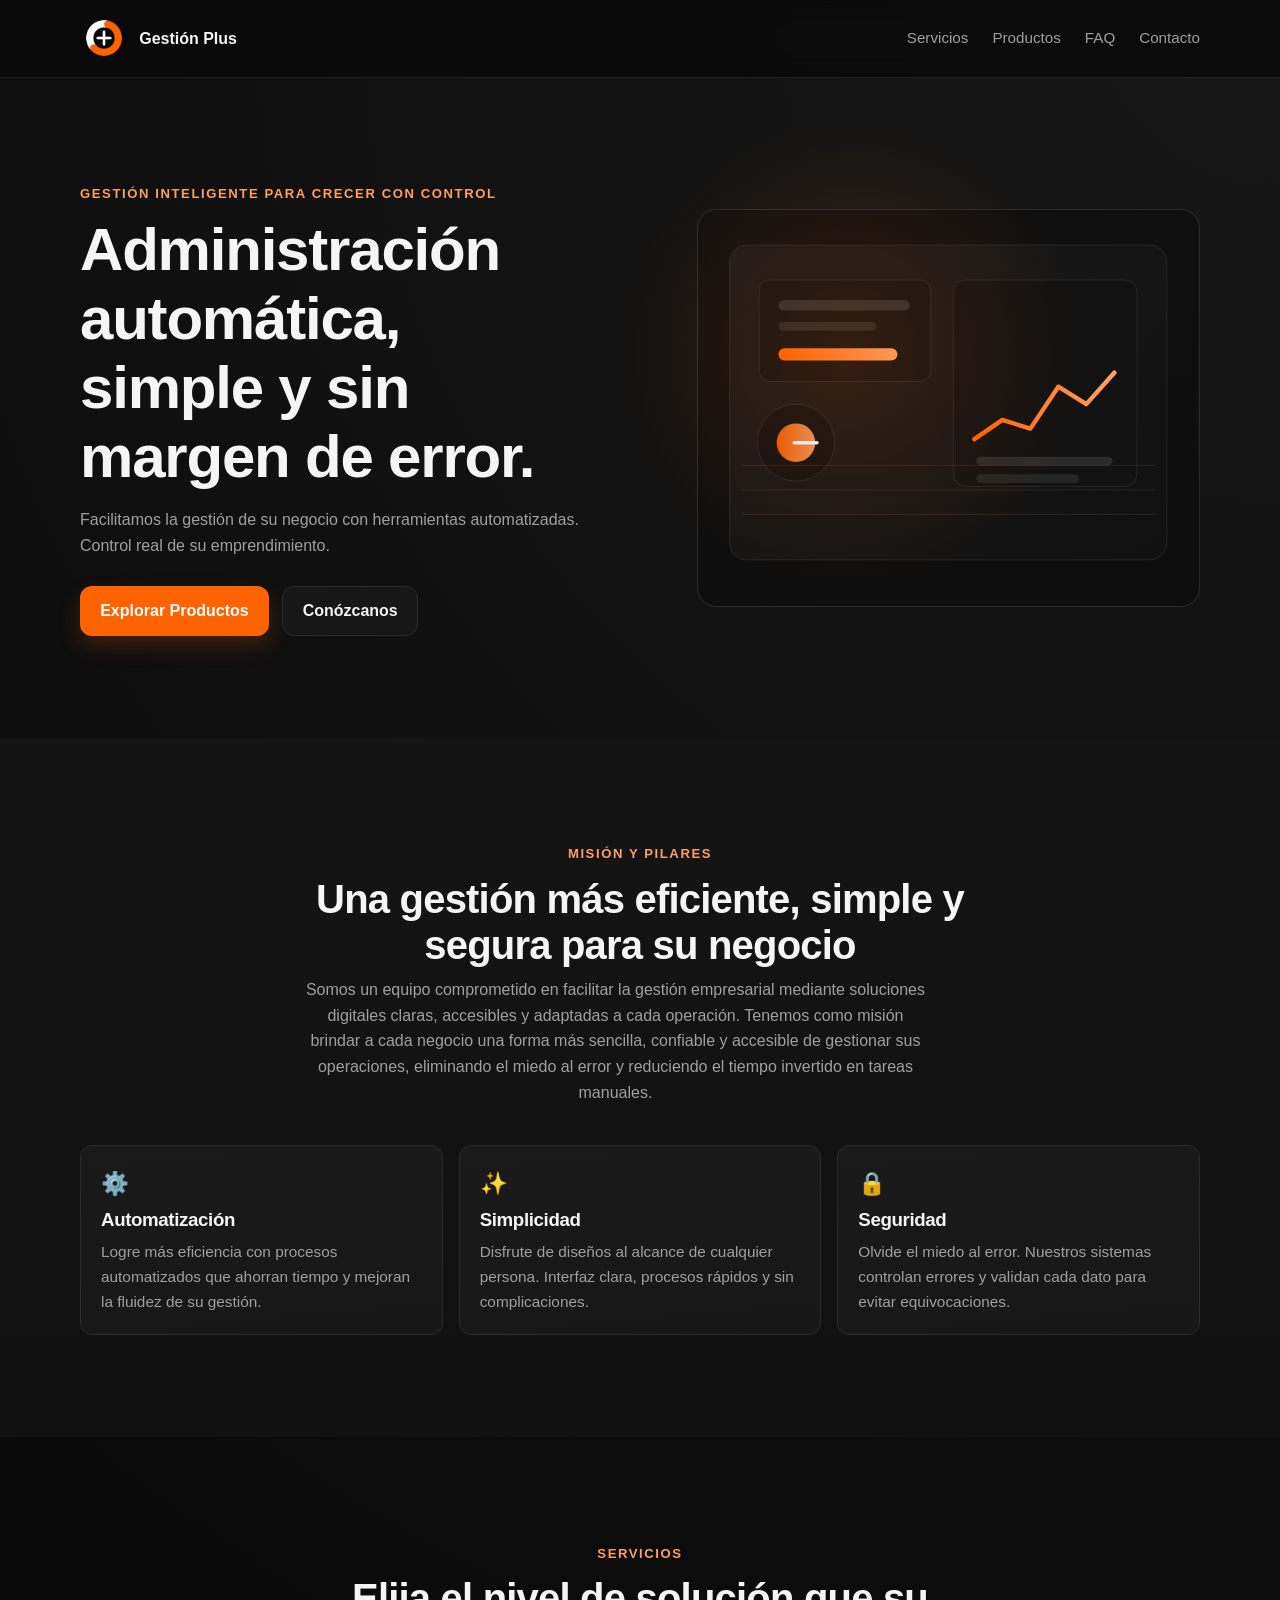
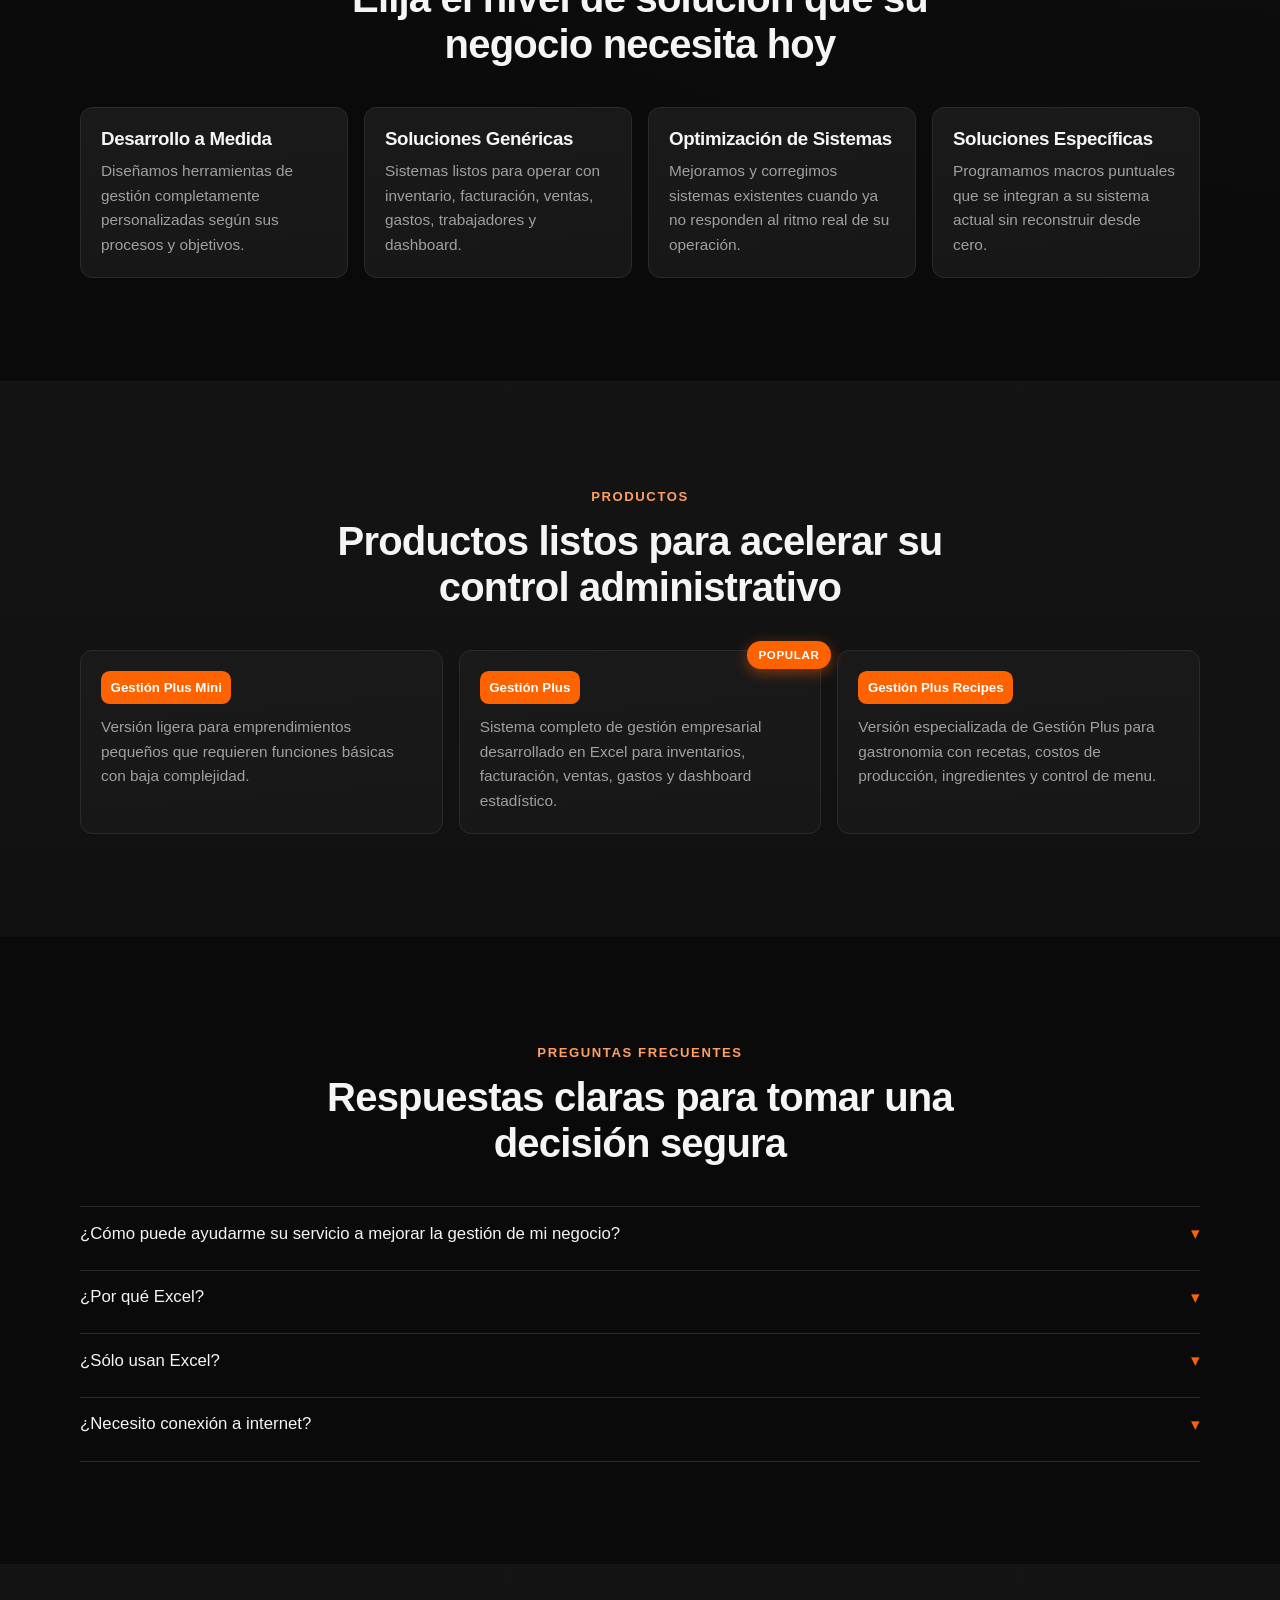
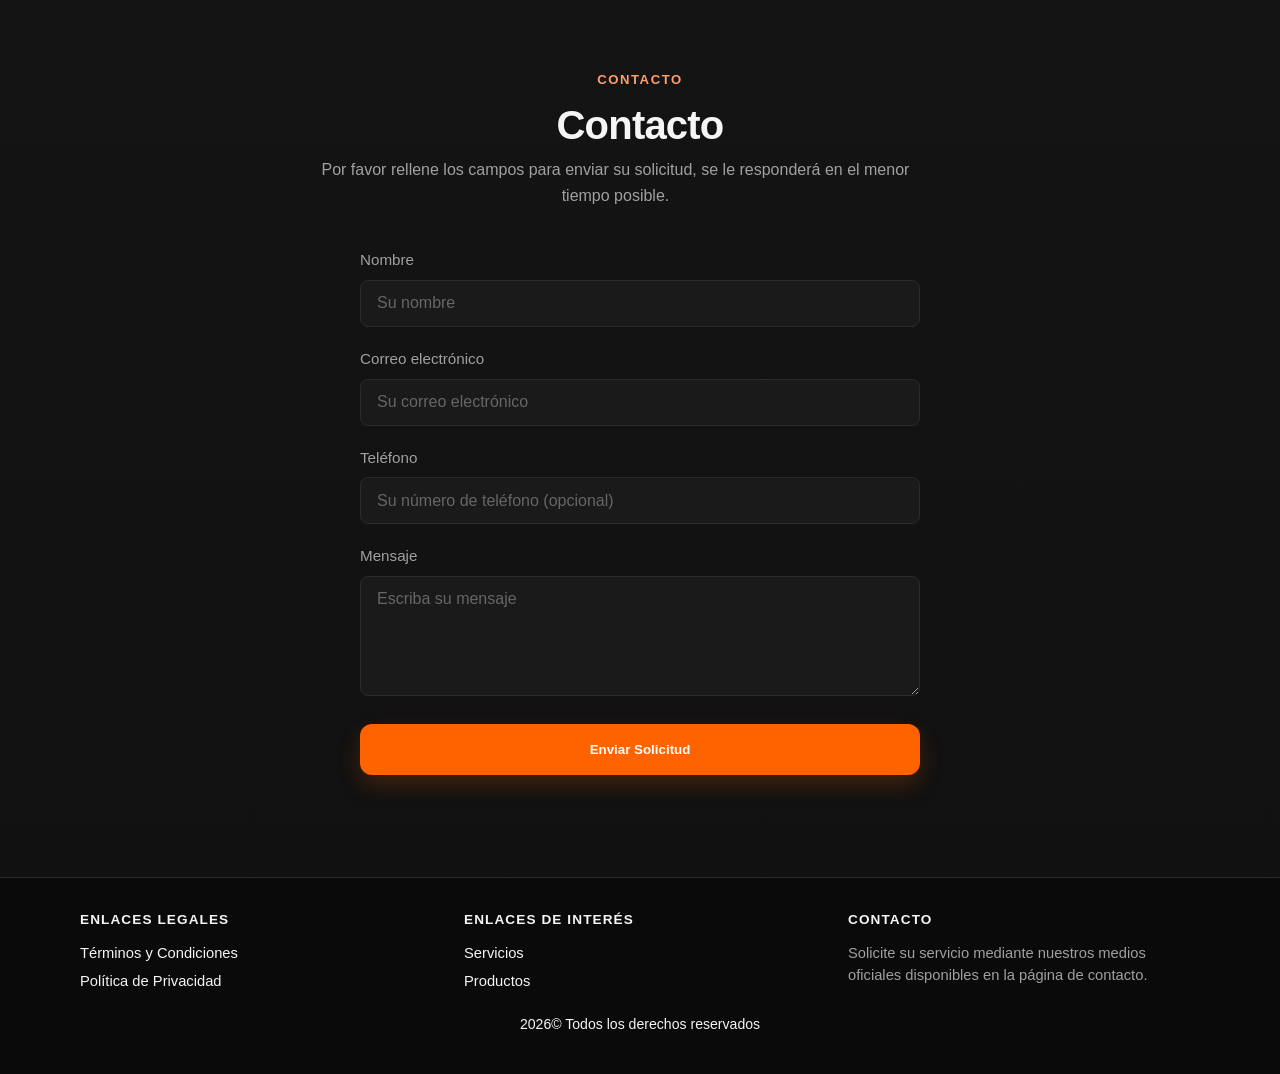
==== commit 275ced11: "Añadido formulario de contacto" ====
--- a/index.html
+++ b/index.html
@@ -257,11 +257,42 @@
         </div>
       </section>
 
-      <section class="section alt cta-block" id="contacto">
-        <div class="container reveal cta-inner">
-          <h2>Deseamos que su negocio llegue a su máximo nivel</h2>
-          <p class="text-narrow">Contáctenos y solicite su servicio mediante nuestros medios oficiales.</p>
-          <a class="btn btn-primary btn-large" href="#inicio">Contacte Ya</a>
+      <section class="section alt" id="contacto">
+        <div class="container reveal">
+          <div class="text-center-narrow">
+            <p class="section-kicker">Contacto</p>
+            <h2>Contacto</h2>
+            <p class="section-intro">Por favor rellene los campos para enviar su solicitud, se le responderá en el menor tiempo posible.</p>
+          </div>
+          <form class="contact-form" action="https://formspree.io/f/mjgplpqe" method="POST">
+            <div class="form-group">
+              <label for="nombre">Nombre</label>
+              <input type="text" id="nombre" name="nombre" placeholder="Su nombre" required>
+            </div>
+            <div class="form-group">
+              <label for="email">Correo electrónico</label>
+              <input type="email" id="email" name="email" placeholder="Su correo electrónico" required>
+            </div>
+            <div class="form-group">
+              <label for="telefono">Teléfono</label>
+              <input type="tel" id="telefono" name="telefono" placeholder="Su número de teléfono (opcional)">
+            </div>
+            <div class="form-group" id="via-preferida-group" style="display: none;">
+              <label for="via_preferida">Vía preferida</label>
+              <select id="via_preferida" name="via_preferida">
+                <option value="">Sin preferencia</option>
+                <option value="SMS">SMS</option>
+                <option value="WhatsApp">WhatsApp</option>
+                <option value="Telegram">Telegram</option>
+                <option value="Llamada telefónica">Llamada telefónica</option>
+              </select>
+            </div>
+            <div class="form-group">
+              <label for="mensaje">Mensaje</label>
+              <textarea id="mensaje" name="mensaje" placeholder="Escriba su mensaje" rows="5" required></textarea>
+            </div>
+            <button type="submit" class="btn btn-primary btn-large">Enviar Solicitud</button>
+          </form>
         </div>
       </section>
     </main>
--- a/styles.css
+++ b/styles.css
@@ -430,8 +430,92 @@
   max-width: none;
 }
 
-.text-center-narrow .section-intro {
-  margin-bottom: 0;
+.contact-form {
+  max-width: 560px;
+  margin-inline: auto;
+  display: flex;
+  flex-direction: column;
+  gap: 1.25rem;
+}
+
+.form-group {
+  display: flex;
+  flex-direction: column;
+  gap: 0.45rem;
+}
+
+.form-group label {
+  color: var(--text-muted);
+  font-size: 0.95rem;
+  font-weight: 500;
+}
+
+.form-group input,
+.form-group select,
+.form-group textarea {
+  background: var(--bg-card);
+  border: 1px solid var(--border);
+  border-radius: 8px;
+  padding: 0.85rem 1rem;
+  color: var(--text-main);
+  font-size: 1rem;
+  font-family: inherit;
+  transition: border-color 220ms ease, box-shadow 220ms ease;
+}
+
+.form-group input::placeholder,
+.form-group textarea::placeholder {
+  color: #666;
+}
+
+.form-group input:focus,
+.form-group select:focus,
+.form-group textarea:focus {
+  outline: none;
+  border-color: var(--accent);
+  box-shadow: 0 0 0 3px rgba(255, 99, 0, 0.15);
+}
+
+.form-group select {
+  cursor: pointer;
+  appearance: none;
+  background-image: url("data:image/svg+xml,%3Csvg xmlns='http://www.w3.org/2000/svg' width='16' height='16' fill='%23a0a0a0' viewBox='0 0 16 16'%3E%3Cpath d='M8 11L3 6h10l-5 5z'/%3E%3C/svg%3E");
+  background-repeat: no-repeat;
+  background-position: right 1rem center;
+  padding-right: 2.5rem;
+}
+
+.form-group select option {
+  background: var(--bg-card);
+  color: var(--text-main);
+}
+
+.form-group textarea {
+  resize: vertical;
+  min-height: 120px;
+}
+
+.contact-form .btn {
+  margin-top: 0.5rem;
+}
+
+.form-status {
+  padding: 1rem;
+  border-radius: 8px;
+  text-align: center;
+  margin-top: 0.5rem;
+}
+
+.form-status.success {
+  background: rgba(34, 197, 94, 0.1);
+  border: 1px solid rgba(34, 197, 94, 0.3);
+  color: #22c55e;
+}
+
+.form-status.error {
+  background: rgba(239, 68, 68, 0.1);
+  border: 1px solid rgba(239, 68, 68, 0.3);
+  color: #ef4444;
 }
 
 .text-narrow {
